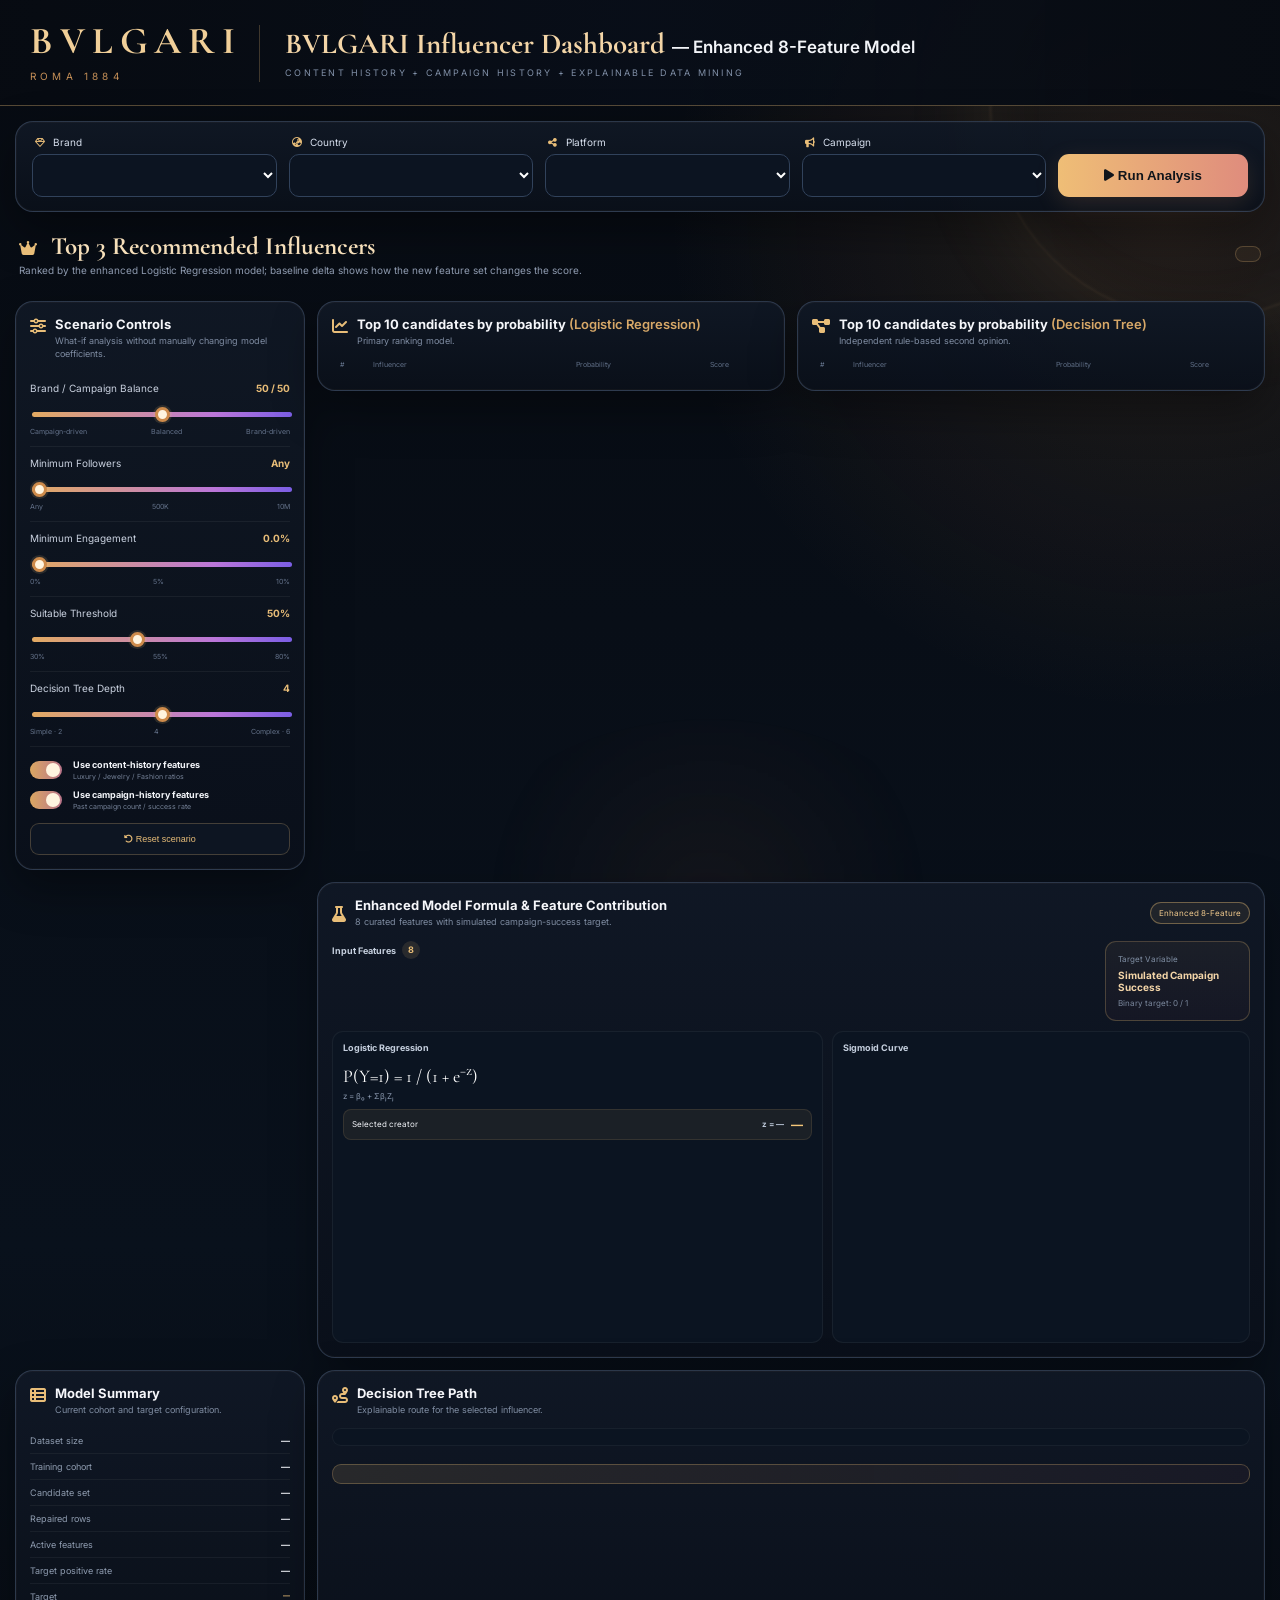
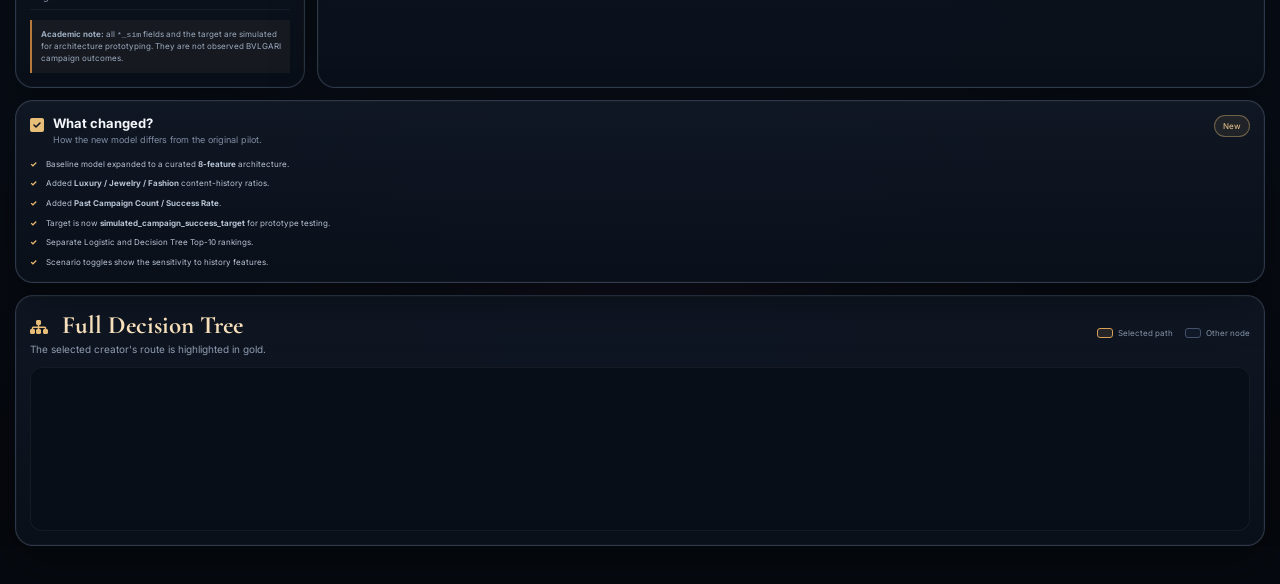
==== static/index.html @ ccaf1596 "12" ====
<!doctype html>
<html lang="en">
<head>
  <meta charset="utf-8" />
  <meta name="viewport" content="width=device-width, initial-scale=1" />
  <title>BVLGARI Influencer Dashboard · Enhanced 8-Feature Model</title>
  <link rel="preconnect" href="https://fonts.googleapis.com">
  <link rel="preconnect" href="https://fonts.gstatic.com" crossorigin>
  <link href="https://fonts.googleapis.com/css2?family=Cormorant+Garamond:wght@600;700&family=Inter:wght@400;500;600;700;800&display=swap" rel="stylesheet">
  <link rel="stylesheet" href="https://cdnjs.cloudflare.com/ajax/libs/font-awesome/6.6.0/css/all.min.css" referrerpolicy="no-referrer" />
  <link rel="stylesheet" href="/static/styles.css" />
</head>
<body>
  <div class="ambient ambient-a"></div><div class="ambient ambient-b"></div>
  <header class="lux-header">
    <div class="brand-stack">
      <div class="brand-word">BVLGARI</div>
      <div class="brand-roma">ROMA 1884</div>
    </div>
    <div class="header-copy">
      <h1>BVLGARI Influencer Dashboard <span>— Enhanced 8-Feature Model</span></h1>
      <p>CONTENT HISTORY + CAMPAIGN HISTORY + EXPLAINABLE DATA MINING</p>
    </div>
    <nav class="lux-nav"><span>PEOPLE</span><span>INSIGHTS</span><span>MODELING</span><span>CAMPAIGNS</span></nav>
  </header>

  <main class="page-shell">
    <section class="filters card gold-edge">
      <div class="field"><label><i class="fa-regular fa-gem"></i> Brand</label><select id="brand"></select></div>
      <div class="field"><label><i class="fa-solid fa-earth-asia"></i> Country</label><select id="country"></select></div>
      <div class="field"><label><i class="fa-solid fa-share-nodes"></i> Platform</label><select id="platform"></select></div>
      <div class="field"><label><i class="fa-solid fa-bullhorn"></i> Campaign</label><select id="campaign"></select></div>
      <button id="runBtn"><i class="fa-solid fa-play"></i> Run Analysis</button>
    </section>

    <section class="section-block">
      <div class="section-heading top3-heading">
        <div><h2><i class="fa-solid fa-crown"></i> Top 3 Recommended Influencers</h2><p>Ranked by the enhanced Logistic Regression model; baseline delta shows how the new feature set changes the score.</p></div>
        <div id="contextLabel" class="context-label"></div>
      </div>
      <div id="top3" class="top3-grid"></div>
    </section>

    <section class="main-dashboard-grid">
      <aside class="card scenario-panel gold-edge">
        <div class="panel-title"><i class="fa-solid fa-sliders"></i><div><h3>Scenario Controls</h3><p>What-if analysis without manually changing model coefficients.</p></div></div>

        <div class="control-group">
          <div class="pair-label"><span>Brand / Campaign Balance</span><b id="brandWeightLabel">50 / 50</b></div>
          <input id="brandWeight" type="range" min="0" max="100" step="5" value="50">
          <div class="range-hint"><span>Campaign-driven</span><span>Balanced</span><span>Brand-driven</span></div>
        </div>
        <div class="control-group">
          <div class="pair-label"><span>Minimum Followers</span><b id="minFollowersLabel">Any</b></div>
          <input id="minFollowers" type="range" min="0" max="7" step="1" value="0">
          <div class="range-hint"><span>Any</span><span>500K</span><span>10M</span></div>
        </div>
        <div class="control-group">
          <div class="pair-label"><span>Minimum Engagement</span><b id="minEngagementLabel">0.0%</b></div>
          <input id="minEngagement" type="range" min="0" max="10" step="0.5" value="0">
          <div class="range-hint"><span>0%</span><span>5%</span><span>10%</span></div>
        </div>
        <div class="control-group">
          <div class="pair-label"><span>Suitable Threshold</span><b id="decisionThresholdLabel">50%</b></div>
          <input id="decisionThreshold" type="range" min="30" max="80" step="5" value="50">
          <div class="range-hint"><span>30%</span><span>55%</span><span>80%</span></div>
        </div>
        <div class="control-group">
          <div class="pair-label"><span>Decision Tree Depth</span><b id="treeDepthLabel">4</b></div>
          <input id="treeDepth" type="range" min="2" max="6" step="1" value="4">
          <div class="range-hint"><span>Simple · 2</span><span>4</span><span>Complex · 6</span></div>
        </div>

        <div class="toggle-stack">
          <label class="switch-row"><input id="useContentHistory" type="checkbox" checked><span class="switch"></span><span><b>Use content-history features</b><small>Luxury / Jewelry / Fashion ratios</small></span></label>
          <label class="switch-row"><input id="useCampaignHistory" type="checkbox" checked><span class="switch"></span><span><b>Use campaign-history features</b><small>Past campaign count / success rate</small></span></label>
        </div>
        <button class="reset-btn" id="resetScenario"><i class="fa-solid fa-rotate-left"></i> Reset scenario</button>
      </aside>

      <section class="card ranking-card gold-edge">
        <div class="panel-title"><i class="fa-solid fa-chart-line"></i><div><h3>Top 10 candidates by probability <em>(Logistic Regression)</em></h3><p>Primary ranking model.</p></div></div>
        <div class="rank-head"><span>#</span><span>Influencer</span><span>Probability</span><span>Score</span></div>
        <div id="rankingLogistic"></div>
      </section>

      <section class="card ranking-card gold-edge">
        <div class="panel-title"><i class="fa-solid fa-diagram-project"></i><div><h3>Top 10 candidates by probability <em>(Decision Tree)</em></h3><p>Independent rule-based second opinion.</p></div></div>
        <div class="rank-head"><span>#</span><span>Influencer</span><span>Probability</span><span>Score</span></div>
        <div id="rankingTree"></div>
      </section>

      <section class="card model-panel gold-edge">
        <div class="panel-title model-head"><i class="fa-solid fa-flask"></i><div><h3>Enhanced Model Formula & Feature Contribution</h3><p id="featureSetSub">8 curated features with simulated campaign-success target.</p></div><span class="new-badge" id="modelBadge">Enhanced 8-Feature</span></div>
        <div class="model-feature-wrap">
          <div><h4>Input Features <span id="featureCountBadge">8</span></h4><div id="featureChips" class="feature-chip-grid"></div></div>
          <div class="target-box"><span>Target Variable</span><b id="targetLabel">Simulated Campaign Success</b><small>Binary target: 0 / 1</small></div>
        </div>
        <div class="formula-sigmoid">
          <div class="formula-box">
            <h4>Logistic Regression</h4>
            <div class="math">P(Y=1) = 1 / (1 + e<sup>−z</sup>)</div>
            <div class="mini-math" id="logitFormula">z = β₀ + ΣβⱼZⱼ</div>
            <div class="formula-total"><span>Selected creator</span><b id="logitTotal">z = —</b><strong id="logitProbability">—</strong></div>
            <div id="contributions" class="contribution-grid"></div>
          </div>
          <div class="sigmoid-box"><h4>Sigmoid Curve</h4><svg id="sigmoidSvg" viewBox="0 0 330 220"></svg><div id="sigmoidCaption" class="sigmoid-caption"></div></div>
        </div>
      </section>
    </section>

    <section class="bottom-grid">
      <section class="card summary-panel gold-edge">
        <div class="panel-title"><i class="fa-solid fa-table-list"></i><div><h3>Model Summary</h3><p>Current cohort and target configuration.</p></div></div>
        <dl class="summary-list">
          <div><dt>Dataset size</dt><dd id="datasetSize">—</dd></div>
          <div><dt>Training cohort</dt><dd id="trainingSize">—</dd></div>
          <div><dt>Candidate set</dt><dd id="sampleSize">—</dd></div>
          <div><dt>Repaired rows</dt><dd id="repairedRows">—</dd></div>
          <div><dt>Active features</dt><dd id="activeFeatureCount">—</dd></div>
          <div><dt>Target positive rate</dt><dd id="targetPositiveRate">—</dd></div>
          <div><dt>Target</dt><dd class="target-name" id="targetColumn">—</dd></div>
        </dl>
        <div class="academic-note"><b>Academic note:</b> all <code>*_sim</code> fields and the target are simulated for architecture prototyping. They are not observed BVLGARI campaign outcomes.</div>
      </section>

      <section class="card path-panel gold-edge">
        <div class="panel-title"><i class="fa-solid fa-route"></i><div><h3>Decision Tree Path</h3><p>Explainable route for the selected influencer.</p></div></div>
        <div id="selectedMini" class="selected-mini"></div>
        <div id="decisionPath" class="decision-path-flow"></div>
        <div id="pathResult" class="path-result"></div>
      </section>

      <section class="card changes-panel gold-edge">
        <div class="panel-title"><i class="fa-solid fa-square-check"></i><div><h3>What changed?</h3><p>How the new model differs from the original pilot.</p></div><span class="new-badge">New</span></div>
        <ul>
          <li>Baseline model expanded to a curated <b>8-feature</b> architecture.</li>
          <li>Added <b>Luxury / Jewelry / Fashion</b> content-history ratios.</li>
          <li>Added <b>Past Campaign Count / Success Rate</b>.</li>
          <li>Target is now <b>simulated_campaign_success_target</b> for prototype testing.</li>
          <li>Separate Logistic and Decision Tree Top-10 rankings.</li>
          <li>Scenario toggles show the sensitivity to history features.</li>
        </ul>
      </section>
    </section>

    <section class="card tree-card gold-edge">
      <div class="section-heading compact">
        <div><h2><i class="fa-solid fa-sitemap"></i> Full Decision Tree</h2><p>The selected creator's route is highlighted in gold.</p></div>
        <div class="legend-inline"><span><i class="legend-box selected"></i>Selected path</span><span><i class="legend-box normal"></i>Other node</span></div>
      </div>
      <div class="tree-fit"><svg id="treeSvg" preserveAspectRatio="xMidYMid meet"></svg></div>
    </section>
  </main>
  <div id="toast" class="toast"></div>
  <script src="/static/app.js"></script>
</body>
</html>
---- static/styles.css ----
:root{
  --bg:#060a10;--bg2:#0b111c;--panel:#0f1724;--panel2:#121d2c;--panel3:#0b121e;
  --line:#27364c;--line2:#36465f;--gold:#e8bd78;--gold2:#b87a3c;--rose:#d97b91;
  --violet:#985fe7;--ink:#f4f6fb;--muted:#8f9bb0;--green:#7fe2ad;--red:#ff9898;
  --shadow:0 18px 45px rgba(0,0,0,.36);--radius:18px;
}
*{box-sizing:border-box}html{background:var(--bg)}body{margin:0;font-family:Inter,system-ui,-apple-system,BlinkMacSystemFont,"Segoe UI",sans-serif;color:var(--ink);background:radial-gradient(circle at 91% 10%,rgba(184,122,60,.16),transparent 22%),radial-gradient(circle at 50% 90%,rgba(109,70,154,.08),transparent 26%),linear-gradient(180deg,#070b12 0%,#09111c 58%,#05080d 100%);min-height:100vh}.ambient{position:fixed;pointer-events:none;z-index:0;filter:blur(1px)}.ambient-a{right:-130px;top:-100px;width:420px;height:420px;border:1px solid rgba(232,189,120,.18);border-radius:50%;box-shadow:0 0 100px rgba(232,189,120,.08),inset 0 0 65px rgba(232,189,120,.05)}.ambient-b{left:35%;bottom:-180px;width:520px;height:360px;border-radius:50%;background:radial-gradient(circle,rgba(160,94,60,.08),transparent 70%)}
.lux-header{position:relative;z-index:1;min-height:106px;padding:18px 30px 16px;display:grid;grid-template-columns:230px 1fr auto;gap:25px;align-items:center;border-bottom:1px solid rgba(232,189,120,.35);background:linear-gradient(90deg,rgba(7,11,18,.98),rgba(9,15,25,.92),rgba(8,12,19,.98))}.brand-stack{border-right:1px solid rgba(232,189,120,.25);padding-right:25px}.brand-word{font-family:"Cormorant Garamond",serif;font-size:38px;letter-spacing:.18em;color:#f1cf98;line-height:.85;font-weight:700}.brand-roma{font-size:10px;letter-spacing:.42em;margin-top:12px;color:#c58f57}.header-copy h1{font-family:"Cormorant Garamond",serif;font-size:29px;margin:0;color:#f3d5a7;line-height:1.05}.header-copy h1 span{font-family:Inter,sans-serif;font-size:17px;color:#f2f4f8;font-weight:600}.header-copy p{font-size:9px;letter-spacing:.25em;color:#8190a8;margin:8px 0 0}.lux-nav{display:flex;gap:22px;font-size:9px;letter-spacing:.22em;color:#a1acbd;white-space:nowrap}.lux-nav span+span{position:relative}.lux-nav span+span:before{content:"";position:absolute;left:-12px;top:-3px;width:1px;height:16px;background:rgba(232,189,120,.3)}
.page-shell{position:relative;z-index:1;width:min(1880px,calc(100vw - 30px));margin:15px auto 38px}.card{background:linear-gradient(180deg,rgba(16,24,37,.96),rgba(10,16,26,.96));border:1px solid rgba(76,93,119,.52);border-radius:var(--radius);box-shadow:var(--shadow)}.gold-edge{box-shadow:var(--shadow),inset 0 0 0 1px rgba(232,189,120,.03)}.gold-edge:hover{border-color:rgba(232,189,120,.38)}
.filters{display:grid;grid-template-columns:repeat(4,minmax(150px,1fr)) 190px;gap:12px;align-items:end;padding:14px 16px;margin-bottom:15px}.field label{display:block;font-size:10px;color:#d7dfed;margin:0 0 6px 3px}.field label i{color:var(--gold);width:15px}.field select{width:100%;height:43px;padding:0 12px;border-radius:10px;border:1px solid #31425b;background:#0c1421;color:#fff;font-weight:600;outline:none}.filters button,#runBtn{height:43px;border:0;border-radius:11px;background:linear-gradient(90deg,#efbe76,#df8c7d);color:#11151b;font-weight:800;cursor:pointer;box-shadow:0 7px 25px rgba(231,166,112,.14)}#runBtn:hover{filter:brightness(1.07)}
.section-block{margin:12px 0}.section-heading{display:flex;align-items:center;justify-content:space-between;gap:16px;padding:4px 4px 10px}.section-heading h2{font-family:"Cormorant Garamond",serif;font-size:25px;margin:0;color:#f6dfba}.section-heading h2 i{color:var(--gold);font-size:16px;margin-right:8px}.section-heading p{margin:3px 0 0;font-size:10px;color:var(--muted)}.context-label{padding:7px 12px;border:1px solid rgba(232,189,120,.24);border-radius:999px;font-size:10px;color:#e4c394;background:rgba(232,189,120,.06)}.compact{padding:0 0 12px}
.top3-grid{display:grid;grid-template-columns:repeat(3,1fr);gap:12px}.top-card{position:relative;min-height:174px;padding:15px 16px;border-radius:17px;background:linear-gradient(155deg,#111a29 0%,#0d1522 70%,rgba(98,61,38,.18));border:1px solid rgba(60,77,103,.7);overflow:hidden}.top-card:before{content:"";position:absolute;inset:0;background:linear-gradient(90deg,transparent 0%,rgba(232,189,120,.03) 70%,rgba(232,189,120,.08));pointer-events:none}.top-card.selected{border-color:rgba(232,189,120,.7);box-shadow:0 0 0 1px rgba(232,189,120,.14),0 14px 32px rgba(0,0,0,.34)}.top-rank{position:absolute;left:0;top:0;padding:7px 13px;border-radius:16px 0 14px 0;background:linear-gradient(135deg,#8d5d35,#c68755);font-weight:800;font-size:11px}.top-main{display:grid;grid-template-columns:62px 1fr auto;gap:12px;align-items:center;margin-top:11px}.avatar{width:58px;height:58px;border-radius:50%;display:grid;place-items:center;background:radial-gradient(circle at 30% 30%,#da8c87,#7050a1 55%,#19263a);border:2px solid rgba(232,189,120,.52);font-family:"Cormorant Garamond",serif;font-size:22px;font-weight:700;color:white;box-shadow:0 0 0 5px rgba(232,189,120,.035)}.creator-handle{font-size:13px;font-weight:800;color:#fff}.creator-name{font-size:10px;color:#a8b4c8;margin-top:3px}.creator-tags{display:flex;gap:5px;flex-wrap:wrap;margin-top:7px}.pill{font-size:8px;color:#b8c5da;padding:3px 6px;background:#101b2d;border:1px solid #263753;border-radius:999px}.prob{text-align:right}.prob small{display:block;font-size:8px;color:#8391a8}.prob strong{display:block;font-size:27px;line-height:1.05;color:#f6c77b}.delta{font-size:9px;margin-top:4px}.delta.pos{color:var(--green)}.delta.neg{color:var(--red)}.top-metrics{display:grid;grid-template-columns:repeat(3,1fr);gap:7px;margin-top:13px}.metric{padding:8px 9px;border-radius:10px;background:#0b1422;border:1px solid rgba(255,255,255,.05);text-align:center}.metric b{display:block;font-size:13px;color:#f4f6fb}.metric span{display:block;margin-top:2px;font-size:8px;color:#7f8da4}
.main-dashboard-grid{display:grid;grid-template-columns:320px 1fr 1fr 1.25fr;gap:12px;align-items:start;margin-top:15px}.scenario-panel,.ranking-card,.model-panel,.summary-panel,.path-panel,.changes-panel,.tree-card{padding:14px}.panel-title{display:flex;align-items:flex-start;gap:9px;margin-bottom:12px}.panel-title>i{color:var(--gold);margin-top:2px}.panel-title h3{font-size:13px;margin:0;color:#f5f6fa}.panel-title h3 em{font-style:normal;color:#d7a868;font-weight:600}.panel-title p{font-size:9px;color:#7f8ca2;margin:3px 0 0;line-height:1.4}.model-head{align-items:center}.new-badge{margin-left:auto;font-size:8px;padding:5px 8px;border:1px solid rgba(232,189,120,.4);border-radius:999px;color:#f0c98d;background:rgba(232,189,120,.08);white-space:nowrap}
.control-group{padding:10px 0;border-bottom:1px solid rgba(255,255,255,.055)}.pair-label{display:flex;justify-content:space-between;gap:12px;font-size:10px;color:#c9d1df;margin-bottom:7px}.pair-label b{color:var(--gold)}input[type="range"]{width:100%;height:5px;appearance:none;border-radius:999px;background:linear-gradient(90deg,#e2aa62,#bb76d9 70%,#7b5ee5);outline:none}input[type="range"]::-webkit-slider-thumb{appearance:none;width:15px;height:15px;border-radius:50%;background:#fff4df;border:3px solid #ce8b4b;box-shadow:0 0 0 2px rgba(232,189,120,.14);cursor:pointer}.range-hint{display:flex;justify-content:space-between;font-size:7px;color:#64728a;margin-top:6px}.toggle-stack{display:grid;gap:8px;padding-top:12px}.switch-row{display:grid;grid-template-columns:34px 1fr;gap:9px;align-items:center;cursor:pointer}.switch-row input{display:none}.switch{position:relative;width:32px;height:18px;border-radius:999px;background:#313d4f;transition:.2s}.switch:after{content:"";position:absolute;width:14px;height:14px;left:2px;top:2px;border-radius:50%;background:#dfe7f4;transition:.2s}.switch-row input:checked+.switch{background:linear-gradient(90deg,#dba762,#b9758b)}.switch-row input:checked+.switch:after{transform:translateX(14px);background:#fff4df}.switch-row b{display:block;font-size:9px}.switch-row small{display:block;color:#748198;font-size:7px;margin-top:2px}.reset-btn{margin-top:12px;width:100%;height:32px;border-radius:9px;border:1px solid rgba(232,189,120,.25);background:#0d1522;color:#e8bd78;font-size:9px;cursor:pointer}
.rank-head,.rank-row{display:grid;grid-template-columns:26px minmax(120px,1fr) minmax(85px,.65fr) 52px;gap:7px;align-items:center}.rank-head{font-size:7px;color:#617088;padding:0 8px 7px}.rank-row{min-height:42px;padding:6px 8px;border-radius:10px;background:#0b1421;border:1px solid rgba(255,255,255,.045);margin-bottom:6px;cursor:pointer;transition:.15s}.rank-row:hover,.rank-row.active{border-color:rgba(232,189,120,.4);background:#101b2b}.rank-num{font-size:10px;font-weight:800;color:#f0c88e}.rank-person{display:flex;align-items:center;gap:7px;min-width:0}.mini-avatar{width:27px;height:27px;border-radius:50%;display:grid;place-items:center;background:linear-gradient(135deg,#c77e78,#5f54a0);font-size:10px;font-weight:800;border:1px solid rgba(232,189,120,.34);flex:0 0 27px}.rank-person b{display:block;font-size:9px;overflow:hidden;text-overflow:ellipsis;white-space:nowrap}.rank-person small{display:block;font-size:7px;color:#748198;margin-top:2px;overflow:hidden;text-overflow:ellipsis;white-space:nowrap}.probbar{height:7px;border-radius:999px;background:#070c13;border:1px solid #1d2b3f;overflow:hidden}.probbar i{display:block;height:100%;background:linear-gradient(90deg,#e2aa62,#c16ca7,#8161e5);border-radius:999px}.rank-pct{font-size:10px;text-align:right;color:#f5c97e;font-weight:800}
.model-feature-wrap{display:grid;grid-template-columns:1fr 145px;gap:10px;margin-bottom:10px}.model-feature-wrap h4,.formula-box h4,.sigmoid-box h4{font-size:9px;color:#c6d0df;margin:0 0 8px}.model-feature-wrap h4 span{display:inline-grid;place-items:center;width:18px;height:18px;border-radius:50%;background:rgba(232,189,120,.12);color:var(--gold);margin-left:4px}.feature-chip-grid{display:grid;grid-template-columns:repeat(2,minmax(0,1fr));gap:6px}.feature-chip{padding:7px 8px;border:1px solid rgba(255,255,255,.065);border-radius:9px;background:#0c1522;min-height:47px}.feature-chip b{display:block;font-size:8px;color:#e8edf6;line-height:1.15}.feature-chip span{display:block;font-size:7px;color:#728096;margin-top:4px;line-height:1.2}.feature-chip i{color:#d7a561;margin-right:4px}.target-box{padding:12px;border-radius:11px;border:1px solid rgba(232,189,120,.25);background:linear-gradient(180deg,rgba(232,189,120,.06),rgba(159,80,96,.05));display:flex;flex-direction:column;justify-content:center}.target-box span{font-size:8px;color:#8190a6}.target-box b{font-size:10px;color:#f3d5a8;margin:5px 0;word-break:break-word}.target-box small{font-size:8px;color:#7c899f}.formula-sigmoid{display:grid;grid-template-columns:1.08fr .92fr;gap:9px}.formula-box,.sigmoid-box{padding:10px;border-radius:11px;background:#0b1421;border:1px solid rgba(255,255,255,.055)}.math{font-family:"Cormorant Garamond",serif;font-size:18px;color:white}.mini-math{font-size:8px;color:#8997ad;margin-top:4px}.formula-total{display:grid;grid-template-columns:1fr auto auto;gap:7px;align-items:center;padding:7px 8px;margin-top:8px;border-radius:8px;background:rgba(232,189,120,.07);border:1px solid rgba(232,189,120,.12);font-size:8px}.formula-total b{color:#bcc7d8}.formula-total strong{color:#f5c77a;font-size:12px}.contribution-grid{display:grid;gap:4px;margin-top:7px;max-height:154px;overflow:auto;padding-right:2px}.contrib{display:grid;grid-template-columns:1fr 64px;gap:7px;align-items:center;padding:5px 6px;border-radius:7px;background:#0e1928;font-size:7px}.contrib span{color:#bac5d6}.contrib b{text-align:right;color:white}.sigmoid-box svg{width:100%;height:auto}.sigmoid-caption{font-size:8px;color:#8795a9;text-align:center;margin-top:3px}
.bottom-grid{display:grid;grid-template-columns:320px 1.55fr .85fr;gap:12px;margin-top:12px}.summary-list{margin:0}.summary-list>div{display:flex;justify-content:space-between;gap:10px;padding:7px 0;border-bottom:1px solid rgba(255,255,255,.05)}.summary-list dt{font-size:9px;color:#8f9cb0}.summary-list dd{margin:0;font-size:9px;color:#f2f5fa;font-weight:700;text-align:right}.summary-list .target-name{font-size:7px;color:#e8bd78;max-width:145px;word-break:break-word}.academic-note{margin-top:10px;padding:9px;border-left:2px solid var(--gold2);background:rgba(232,189,120,.055);font-size:8px;line-height:1.45;color:#9dabc0}.selected-mini{display:flex;align-items:center;gap:10px;padding:8px;border-radius:10px;background:#0b1421;border:1px solid rgba(255,255,255,.05);margin-bottom:9px}.selected-mini .avatar{width:39px;height:39px;font-size:15px;flex:0 0 39px}.selected-mini b{font-size:10px}.selected-mini small{display:block;font-size:8px;color:#7d8aa1;margin-top:3px}.selected-mini .mini-prob{margin-left:auto;text-align:right}.selected-mini .mini-prob strong{display:block;color:#f5c77a;font-size:17px}.decision-path-flow{display:flex;gap:6px;flex-wrap:wrap;align-items:center}.path-step{display:flex;align-items:center;gap:5px}.path-node{padding:7px 8px;border-radius:8px;background:#0b1421;border:1px solid rgba(232,189,120,.23);font-size:8px;color:#cbd5e4}.path-node b{display:block;color:#f4e2c6;margin-bottom:2px}.path-arrow{color:#c69153;font-size:9px}.path-result{margin-top:9px;padding:9px 10px;border-radius:9px;background:linear-gradient(90deg,rgba(232,189,120,.12),rgba(153,78,92,.08));border:1px solid rgba(232,189,120,.28);font-size:9px;color:#e8edf6}.changes-panel ul{list-style:none;padding:0;margin:0;display:grid;gap:8px}.changes-panel li{font-size:8px;color:#b8c3d4;line-height:1.45;padding-left:16px;position:relative}.changes-panel li:before{content:"✓";position:absolute;left:0;color:#f2bd71;font-weight:800}
.tree-card{margin-top:12px}.legend-inline{display:flex;gap:12px;font-size:8px;color:#8593a8}.legend-inline span{display:flex;align-items:center;gap:5px}.legend-box{width:16px;height:10px;border-radius:3px;border:1px solid #43516a;background:#101928}.legend-box.selected{border-color:#d89f58;background:rgba(216,159,88,.12)}.tree-fit{border-radius:12px;background:#080e17;border:1px solid rgba(255,255,255,.05);padding:6px;overflow:auto}.tree-fit svg{display:block;width:100%;min-width:840px;height:auto}.toast{position:fixed;right:18px;bottom:18px;z-index:99;opacity:0;transform:translateY(10px);pointer-events:none;padding:10px 13px;border-radius:9px;background:#172131;border:1px solid #36465d;color:#fff;font-size:10px;transition:.2s;box-shadow:var(--shadow)}.toast.show{opacity:1;transform:none}.toast.error{border-color:#78404a;color:#ffd7db}.loading{opacity:.55;pointer-events:none}
@media(max-width:1450px){.main-dashboard-grid{grid-template-columns:290px 1fr 1fr}.model-panel{grid-column:2/4}.bottom-grid{grid-template-columns:290px 1fr}.changes-panel{grid-column:1/3}.lux-nav{display:none}}
@media(max-width:1050px){.lux-header{grid-template-columns:180px 1fr}.filters{grid-template-columns:repeat(2,1fr)}#runBtn{grid-column:1/3}.top3-grid{grid-template-columns:1fr}.main-dashboard-grid{grid-template-columns:1fr 1fr}.scenario-panel{grid-row:span 2}.model-panel{grid-column:1/3}.bottom-grid{grid-template-columns:1fr}.changes-panel{grid-column:auto}.header-copy h1{font-size:23px}.header-copy h1 span{display:block;margin-top:4px}}
@media(max-width:720px){.page-shell{width:calc(100vw - 16px)}.lux-header{padding:14px;grid-template-columns:1fr}.brand-stack{border-right:0;border-bottom:1px solid rgba(232,189,120,.2);padding-bottom:10px}.filters{grid-template-columns:1fr}.filters #runBtn{grid-column:auto}.main-dashboard-grid{grid-template-columns:1fr}.model-panel{grid-column:auto}.bottom-grid{grid-template-columns:1fr}.model-feature-wrap,.formula-sigmoid{grid-template-columns:1fr}.feature-chip-grid{grid-template-columns:1fr 1fr}.rank-head,.rank-row{grid-template-columns:24px 1fr 68px}.rank-head span:nth-child(3),.rank-row .probbar{display:none}.section-heading{align-items:flex-start;flex-direction:column}.context-label{display:none}}
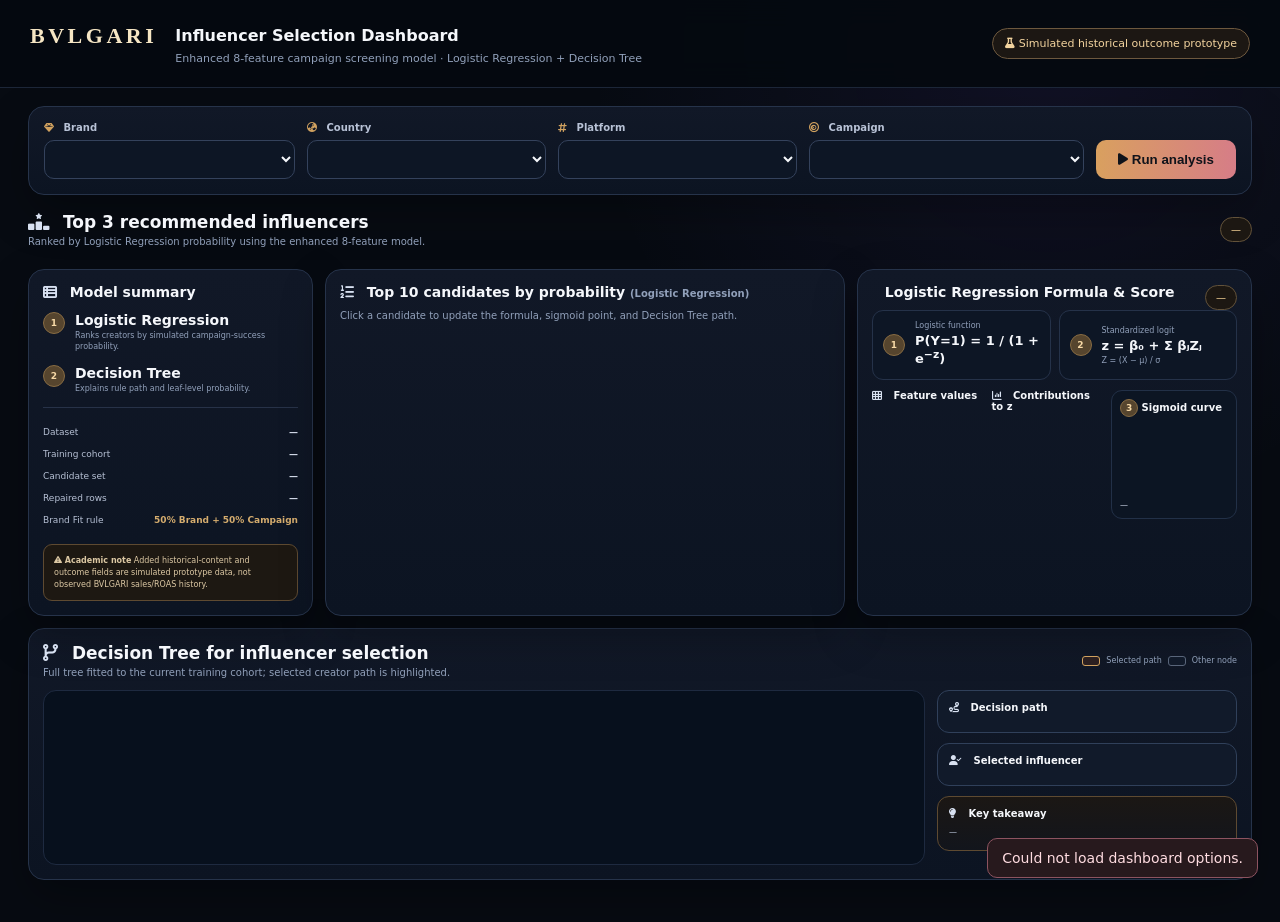
==== commit 5f3647f3: "TEST7 TEST7" ====
--- a/static/index.html
+++ b/static/index.html
@@ -2,157 +2,122 @@
 <html lang="en">
 <head>
   <meta charset="utf-8" />
-  <meta name="viewport" content="width=device-width, initial-scale=1" />
-  <title>BVLGARI Influencer Dashboard · Enhanced 8-Feature Model</title>
-  <link rel="preconnect" href="https://fonts.googleapis.com">
-  <link rel="preconnect" href="https://fonts.gstatic.com" crossorigin>
-  <link href="https://fonts.googleapis.com/css2?family=Cormorant+Garamond:wght@600;700&family=Inter:wght@400;500;600;700;800&display=swap" rel="stylesheet">
-  <link rel="stylesheet" href="https://cdnjs.cloudflare.com/ajax/libs/font-awesome/6.6.0/css/all.min.css" referrerpolicy="no-referrer" />
-  <link rel="stylesheet" href="/static/styles.css" />
+  <meta name="viewport" content="width=device-width,initial-scale=1" />
+  <meta name="theme-color" content="#070b12" />
+  <title>BVLGARI Influencer Selection Dashboard</title>
+  <link rel="preconnect" href="https://cdnjs.cloudflare.com" crossorigin>
+  <link rel="stylesheet" href="https://cdnjs.cloudflare.com/ajax/libs/font-awesome/6.6.0/css/all.min.css" />
+  <link rel="stylesheet" href="/static/style.css?v=8feature" />
 </head>
 <body>
-  <div class="ambient ambient-a"></div><div class="ambient ambient-b"></div>
-  <header class="lux-header">
-    <div class="brand-stack">
-      <div class="brand-word">BVLGARI</div>
-      <div class="brand-roma">ROMA 1884</div>
+  <header class="brand-header">
+    <div>
+      <div class="brand-mark">BVLGARI</div>
+      <h1>Influencer Selection Dashboard</h1>
+      <p>Enhanced 8-feature campaign screening model · Logistic Regression + Decision Tree</p>
     </div>
-    <div class="header-copy">
-      <h1>BVLGARI Influencer Dashboard <span>— Enhanced 8-Feature Model</span></h1>
-      <p>CONTENT HISTORY + CAMPAIGN HISTORY + EXPLAINABLE DATA MINING</p>
-    </div>
-    <nav class="lux-nav"><span>PEOPLE</span><span>INSIGHTS</span><span>MODELING</span><span>CAMPAIGNS</span></nav>
+    <div class="model-badge"><i class="fa-solid fa-flask"></i> Simulated historical outcome prototype</div>
   </header>
 
-  <main class="page-shell">
-    <section class="filters card gold-edge">
-      <div class="field"><label><i class="fa-regular fa-gem"></i> Brand</label><select id="brand"></select></div>
-      <div class="field"><label><i class="fa-solid fa-earth-asia"></i> Country</label><select id="country"></select></div>
-      <div class="field"><label><i class="fa-solid fa-share-nodes"></i> Platform</label><select id="platform"></select></div>
-      <div class="field"><label><i class="fa-solid fa-bullhorn"></i> Campaign</label><select id="campaign"></select></div>
-      <button id="runBtn"><i class="fa-solid fa-play"></i> Run Analysis</button>
+  <main class="shell">
+    <section class="panel control-panel">
+      <div class="controls">
+        <label><span><i class="fa-solid fa-gem"></i> Brand</span><select id="brand"></select></label>
+        <label><span><i class="fa-solid fa-earth-asia"></i> Country</span><select id="country"></select></label>
+        <label><span><i class="fa-solid fa-hashtag"></i> Platform</span><select id="platform"></select></label>
+        <label><span><i class="fa-solid fa-bullseye"></i> Campaign</span><select id="campaign"></select></label>
+        <button id="runBtn" type="button"><i class="fa-solid fa-play"></i> Run analysis</button>
+      </div>
     </section>
 
-    <section class="section-block">
-      <div class="section-heading top3-heading">
-        <div><h2><i class="fa-solid fa-crown"></i> Top 3 Recommended Influencers</h2><p>Ranked by the enhanced Logistic Regression model; baseline delta shows how the new feature set changes the score.</p></div>
-        <div id="contextLabel" class="context-label"></div>
+    <section class="section-head">
+      <div>
+        <h2><i class="fa-solid fa-ranking-star"></i> Top 3 recommended influencers</h2>
+        <p>Ranked by Logistic Regression probability using the enhanced 8-feature model.</p>
       </div>
-      <div id="top3" class="top3-grid"></div>
+      <div id="contextLabel" class="context-chip">—</div>
     </section>
+    <section id="top3" class="top3-grid"></section>
 
-    <section class="main-dashboard-grid">
-      <aside class="card scenario-panel gold-edge">
-        <div class="panel-title"><i class="fa-solid fa-sliders"></i><div><h3>Scenario Controls</h3><p>What-if analysis without manually changing model coefficients.</p></div></div>
-
-        <div class="control-group">
-          <div class="pair-label"><span>Brand / Campaign Balance</span><b id="brandWeightLabel">50 / 50</b></div>
-          <input id="brandWeight" type="range" min="0" max="100" step="5" value="50">
-          <div class="range-hint"><span>Campaign-driven</span><span>Balanced</span><span>Brand-driven</span></div>
+    <section class="dashboard-grid">
+      <aside class="panel model-summary">
+        <h3><i class="fa-solid fa-table-list"></i> Model summary</h3>
+        <div class="model-line"><span class="num-dot">1</span><div><b>Logistic Regression</b><small>Ranks creators by simulated campaign-success probability.</small></div></div>
+        <div class="model-line"><span class="num-dot">2</span><div><b>Decision Tree</b><small>Explains rule path and leaf-level probability.</small></div></div>
+        <div class="divider"></div>
+        <div class="summary-stat"><span>Dataset</span><b id="datasetSize">—</b></div>
+        <div class="summary-stat"><span>Training cohort</span><b id="trainingSize">—</b></div>
+        <div class="summary-stat"><span>Candidate set</span><b id="sampleSize">—</b></div>
+        <div class="summary-stat"><span>Repaired rows</span><b id="repairedRows">—</b></div>
+        <div class="summary-stat"><span>Brand Fit rule</span><b id="fitMethod">50% Brand + 50% Campaign</b></div>
+        <div class="note warning">
+          <b><i class="fa-solid fa-triangle-exclamation"></i> Academic note</b>
+          Added historical-content and outcome fields are simulated prototype data, not observed BVLGARI sales/ROAS history.
         </div>
-        <div class="control-group">
-          <div class="pair-label"><span>Minimum Followers</span><b id="minFollowersLabel">Any</b></div>
-          <input id="minFollowers" type="range" min="0" max="7" step="1" value="0">
-          <div class="range-hint"><span>Any</span><span>500K</span><span>10M</span></div>
-        </div>
-        <div class="control-group">
-          <div class="pair-label"><span>Minimum Engagement</span><b id="minEngagementLabel">0.0%</b></div>
-          <input id="minEngagement" type="range" min="0" max="10" step="0.5" value="0">
-          <div class="range-hint"><span>0%</span><span>5%</span><span>10%</span></div>
-        </div>
-        <div class="control-group">
-          <div class="pair-label"><span>Suitable Threshold</span><b id="decisionThresholdLabel">50%</b></div>
-          <input id="decisionThreshold" type="range" min="30" max="80" step="5" value="50">
-          <div class="range-hint"><span>30%</span><span>55%</span><span>80%</span></div>
-        </div>
-        <div class="control-group">
-          <div class="pair-label"><span>Decision Tree Depth</span><b id="treeDepthLabel">4</b></div>
-          <input id="treeDepth" type="range" min="2" max="6" step="1" value="4">
-          <div class="range-hint"><span>Simple · 2</span><span>4</span><span>Complex · 6</span></div>
-        </div>
-
-        <div class="toggle-stack">
-          <label class="switch-row"><input id="useContentHistory" type="checkbox" checked><span class="switch"></span><span><b>Use content-history features</b><small>Luxury / Jewelry / Fashion ratios</small></span></label>
-          <label class="switch-row"><input id="useCampaignHistory" type="checkbox" checked><span class="switch"></span><span><b>Use campaign-history features</b><small>Past campaign count / success rate</small></span></label>
-        </div>
-        <button class="reset-btn" id="resetScenario"><i class="fa-solid fa-rotate-left"></i> Reset scenario</button>
       </aside>
 
-      <section class="card ranking-card gold-edge">
-        <div class="panel-title"><i class="fa-solid fa-chart-line"></i><div><h3>Top 10 candidates by probability <em>(Logistic Regression)</em></h3><p>Primary ranking model.</p></div></div>
-        <div class="rank-head"><span>#</span><span>Influencer</span><span>Probability</span><span>Score</span></div>
-        <div id="rankingLogistic"></div>
+      <section class="panel ranking-card">
+        <h3><i class="fa-solid fa-list-ol"></i> Top 10 candidates by probability <span>(Logistic Regression)</span></h3>
+        <p class="panel-sub">Click a candidate to update the formula, sigmoid point, and Decision Tree path.</p>
+        <div id="ranking" class="ranking-list"></div>
       </section>
 
-      <section class="card ranking-card gold-edge">
-        <div class="panel-title"><i class="fa-solid fa-diagram-project"></i><div><h3>Top 10 candidates by probability <em>(Decision Tree)</em></h3><p>Independent rule-based second opinion.</p></div></div>
-        <div class="rank-head"><span>#</span><span>Influencer</span><span>Probability</span><span>Score</span></div>
-        <div id="rankingTree"></div>
-      </section>
-
-      <section class="card model-panel gold-edge">
-        <div class="panel-title model-head"><i class="fa-solid fa-flask"></i><div><h3>Enhanced Model Formula & Feature Contribution</h3><p id="featureSetSub">8 curated features with simulated campaign-success target.</p></div><span class="new-badge" id="modelBadge">Enhanced 8-Feature</span></div>
-        <div class="model-feature-wrap">
-          <div><h4>Input Features <span id="featureCountBadge">8</span></h4><div id="featureChips" class="feature-chip-grid"></div></div>
-          <div class="target-box"><span>Target Variable</span><b id="targetLabel">Simulated Campaign Success</b><small>Binary target: 0 / 1</small></div>
+      <section class="panel formula-card">
+        <div class="panel-title-row">
+          <h3><i class="fa-solid fa-function"></i> Logistic Regression Formula & Score</h3>
+          <span id="formulaSelected" class="selected-chip">—</span>
         </div>
-        <div class="formula-sigmoid">
-          <div class="formula-box">
-            <h4>Logistic Regression</h4>
-            <div class="math">P(Y=1) = 1 / (1 + e<sup>−z</sup>)</div>
-            <div class="mini-math" id="logitFormula">z = β₀ + ΣβⱼZⱼ</div>
-            <div class="formula-total"><span>Selected creator</span><b id="logitTotal">z = —</b><strong id="logitProbability">—</strong></div>
-            <div id="contributions" class="contribution-grid"></div>
+        <div class="formula-top">
+          <div class="formula-box"><span class="step-dot">1</span><div><small>Logistic function</small><strong>P(Y=1) = 1 / (1 + e<sup>−z</sup>)</strong></div></div>
+          <div class="formula-box"><span class="step-dot">2</span><div><small>Standardized logit</small><strong>z = β₀ + Σ βⱼZⱼ</strong><small>Z = (X − μ) / σ</small></div></div>
+        </div>
+        <div class="formula-body">
+          <div>
+            <h4><i class="fa-solid fa-table-cells"></i> Feature values</h4>
+            <div id="featureValues" class="mini-list"></div>
           </div>
-          <div class="sigmoid-box"><h4>Sigmoid Curve</h4><svg id="sigmoidSvg" viewBox="0 0 330 220"></svg><div id="sigmoidCaption" class="sigmoid-caption"></div></div>
+          <div>
+            <h4><i class="fa-solid fa-chart-column"></i> Contributions to z</h4>
+            <div id="contributions" class="mini-list"></div>
+          </div>
+          <div class="sigmoid-wrap">
+            <h4><span class="step-dot small">3</span> Sigmoid curve</h4>
+            <svg id="sigmoidSvg" viewBox="0 0 300 205" role="img" aria-label="Sigmoid curve"></svg>
+            <div id="sigmoidCaption" class="caption">—</div>
+          </div>
         </div>
       </section>
     </section>
 
-    <section class="bottom-grid">
-      <section class="card summary-panel gold-edge">
-        <div class="panel-title"><i class="fa-solid fa-table-list"></i><div><h3>Model Summary</h3><p>Current cohort and target configuration.</p></div></div>
-        <dl class="summary-list">
-          <div><dt>Dataset size</dt><dd id="datasetSize">—</dd></div>
-          <div><dt>Training cohort</dt><dd id="trainingSize">—</dd></div>
-          <div><dt>Candidate set</dt><dd id="sampleSize">—</dd></div>
-          <div><dt>Repaired rows</dt><dd id="repairedRows">—</dd></div>
-          <div><dt>Active features</dt><dd id="activeFeatureCount">—</dd></div>
-          <div><dt>Target positive rate</dt><dd id="targetPositiveRate">—</dd></div>
-          <div><dt>Target</dt><dd class="target-name" id="targetColumn">—</dd></div>
-        </dl>
-        <div class="academic-note"><b>Academic note:</b> all <code>*_sim</code> fields and the target are simulated for architecture prototyping. They are not observed BVLGARI campaign outcomes.</div>
-      </section>
-
-      <section class="card path-panel gold-edge">
-        <div class="panel-title"><i class="fa-solid fa-route"></i><div><h3>Decision Tree Path</h3><p>Explainable route for the selected influencer.</p></div></div>
-        <div id="selectedMini" class="selected-mini"></div>
-        <div id="decisionPath" class="decision-path-flow"></div>
-        <div id="pathResult" class="path-result"></div>
-      </section>
-
-      <section class="card changes-panel gold-edge">
-        <div class="panel-title"><i class="fa-solid fa-square-check"></i><div><h3>What changed?</h3><p>How the new model differs from the original pilot.</p></div><span class="new-badge">New</span></div>
-        <ul>
-          <li>Baseline model expanded to a curated <b>8-feature</b> architecture.</li>
-          <li>Added <b>Luxury / Jewelry / Fashion</b> content-history ratios.</li>
-          <li>Added <b>Past Campaign Count / Success Rate</b>.</li>
-          <li>Target is now <b>simulated_campaign_success_target</b> for prototype testing.</li>
-          <li>Separate Logistic and Decision Tree Top-10 rankings.</li>
-          <li>Scenario toggles show the sensitivity to history features.</li>
-        </ul>
-      </section>
-    </section>
-
-    <section class="card tree-card gold-edge">
-      <div class="section-heading compact">
-        <div><h2><i class="fa-solid fa-sitemap"></i> Full Decision Tree</h2><p>The selected creator's route is highlighted in gold.</p></div>
-        <div class="legend-inline"><span><i class="legend-box selected"></i>Selected path</span><span><i class="legend-box normal"></i>Other node</span></div>
+    <section class="panel tree-panel">
+      <div class="section-head compact">
+        <div>
+          <h2><i class="fa-solid fa-code-branch"></i> Decision Tree for influencer selection</h2>
+          <p>Full tree fitted to the current training cohort; selected creator path is highlighted.</p>
+        </div>
+        <div class="legend"><span class="swatch selected"></span> Selected path <span class="swatch"></span> Other node</div>
       </div>
-      <div class="tree-fit"><svg id="treeSvg" preserveAspectRatio="xMidYMid meet"></svg></div>
+      <div class="tree-layout">
+        <div class="tree-canvas"><svg id="treeSvg" role="img" aria-label="Decision Tree"></svg></div>
+        <aside class="tree-side">
+          <div class="side-card">
+            <h4><i class="fa-solid fa-route"></i> Decision path</h4>
+            <div id="decisionPath"></div>
+          </div>
+          <div class="side-card">
+            <h4><i class="fa-solid fa-user-check"></i> Selected influencer</h4>
+            <div id="selectedInfo"></div>
+          </div>
+          <div class="side-card takeaway-card">
+            <h4><i class="fa-solid fa-lightbulb"></i> Key takeaway</h4>
+            <div id="takeaway">—</div>
+          </div>
+        </aside>
+      </div>
     </section>
   </main>
-  <div id="toast" class="toast"></div>
-  <script src="/static/app.js"></script>
+
+  <div id="toast" class="toast" role="status" aria-live="polite"></div>
+  <script src="/static/app.js?v=8feature"></script>
 </body>
 </html>
--- a/static/style.css
+++ b/static/style.css
@@ -0,0 +1,8 @@
+:root{
+  --bg:#070b12;--panel:#0f1726;--panel2:#111b2c;--line:#26334a;--text:#f5f7fb;--muted:#91a0ba;
+  --gold:#d0a15f;--gold2:#f1c678;--rose:#c86f7a;--purple:#7d5cff;--blue:#67a9ff;--green:#66d4a2;
+  --shadow:0 18px 45px rgba(0,0,0,.28)
+}
+*{box-sizing:border-box}html{background:var(--bg)}body{margin:0;background:radial-gradient(circle at 82% 6%,rgba(125,92,255,.08),transparent 34%),var(--bg);color:var(--text);font-family:Inter,ui-sans-serif,system-ui,-apple-system,"Segoe UI",Roboto,Arial,sans-serif;font-size:14px}.brand-header{min-height:88px;display:flex;align-items:center;justify-content:space-between;gap:22px;padding:18px 30px;border-bottom:1px solid #1c2638;background:rgba(5,9,16,.92);position:sticky;top:0;z-index:20;backdrop-filter:blur(14px)}.brand-header>div:first-child{display:grid;grid-template-columns:auto auto;column-gap:18px;align-items:center}.brand-mark{font-family:Georgia,serif;letter-spacing:.16em;font-weight:700;color:#f6e6c4;font-size:22px}.brand-header h1{font-size:16px;margin:0}.brand-header p{grid-column:2;margin:3px 0 0;color:var(--muted);font-size:11px}.model-badge{white-space:nowrap;border:1px solid #6d583e;background:#1c1713;color:#f2d39e;border-radius:999px;padding:8px 12px;font-size:11px}.shell{max-width:1680px;margin:0 auto;padding:18px 28px 42px}.panel{border:1px solid var(--line);background:linear-gradient(180deg,#111827 0%,#0c1422 100%);border-radius:16px;box-shadow:var(--shadow)}.control-panel{padding:15px}.controls{display:grid;grid-template-columns:1.05fr 1fr 1fr 1.15fr auto;gap:12px;align-items:end}.controls label{display:flex;flex-direction:column;gap:7px;font-size:10px;color:#b8c2d6;font-weight:700}.controls label span i{color:var(--gold);margin-right:6px}.controls select{height:39px;border:1px solid #34425c;border-radius:10px;background:#0d1625;color:var(--text);padding:0 12px;outline:none}.controls select:focus{border-color:var(--gold)}#runBtn{height:39px;padding:0 22px;border:none;border-radius:10px;background:linear-gradient(90deg,#d9a05f,#d67d87);font-weight:800;color:#10131a;cursor:pointer}#runBtn:disabled{opacity:.65;cursor:wait}.section-head{display:flex;align-items:center;justify-content:space-between;gap:18px;margin:17px 0 10px}.section-head.compact{margin:0 0 12px}.section-head h2{margin:0;font-size:17px}.section-head h2 i,h3 i,h4 i{color:#d8e1f1;margin-right:8px}.section-head p,.panel-sub{margin:4px 0 0;color:var(--muted);font-size:10px}.context-chip,.selected-chip{border:1px solid #62523a;background:#1c1712;color:#f0ce93;border-radius:999px;padding:6px 10px;font-size:10px}.top3-grid{display:grid;grid-template-columns:repeat(3,1fr);gap:12px}.creator-card{position:relative;background:linear-gradient(180deg,#101a2a,#0b1320);border:1px solid #26334a;border-radius:15px;padding:14px;cursor:pointer;transition:.18s}.creator-card:hover,.creator-card.active{transform:translateY(-1px);border-color:#81643f;box-shadow:0 0 0 1px rgba(208,161,95,.12),0 15px 32px rgba(0,0,0,.2)}.rank-pill{position:absolute;top:0;left:0;background:#182234;border-radius:14px 0 10px 0;padding:6px 10px;font-size:9px;font-weight:800}.creator-card.active .rank-pill{background:linear-gradient(90deg,#d49c58,#c7747d);color:#10131a}.creator-main{display:grid;grid-template-columns:auto 1fr auto;gap:12px;align-items:center;margin-top:12px}.avatar-wrap{position:relative}.avatar-photo,.selected-avatar{width:55px;height:55px;object-fit:cover;border-radius:50%;border:2px solid #44526a;background:#1b2638}.platform-dot{position:absolute;right:-3px;bottom:-2px;width:22px;height:22px;border-radius:50%;display:grid;place-items:center;background:#111b2b;border:2px solid #6f583a;font-size:9px}.handle,.rank-handle{font-weight:800}.creator-name,.rank-sub,.selected-display-name,.selected-meta{color:var(--muted);font-size:9px}.niche{display:flex;flex-wrap:wrap;gap:5px;margin-top:7px}.pill-inline{display:inline-flex;align-items:center;gap:4px;border:1px solid #2f3d56;background:#121c2e;border-radius:999px;padding:3px 7px;font-size:8px;color:#cbd4e5}.prob{text-align:right}.prob small{display:block;color:var(--muted);font-size:8px}.prob strong{display:block;color:var(--gold2);font-size:22px}.metrics{display:grid;grid-template-columns:repeat(3,1fr);gap:8px;margin-top:13px;border-top:1px solid #202b3e;padding-top:10px}.metric{background:#111c2e;border:1px solid #1f2c42;border-radius:10px;padding:8px;text-align:center}.metric strong{display:block;font-size:11px}.metric span{display:block;color:var(--muted);font-size:7px;margin-top:4px}.dashboard-grid{display:grid;grid-template-columns:285px 520px minmax(0,1fr);gap:12px;margin-top:12px;align-items:stretch}.model-summary,.ranking-card,.formula-card{padding:14px}.panel h3{font-size:14px;margin:0 0 10px}.panel h3 span{font-size:10px;color:var(--muted);font-weight:600}.model-line{display:flex;gap:10px;align-items:flex-start;margin:12px 0}.model-line small{display:block;color:var(--muted);font-size:8px;margin-top:3px;line-height:1.35}.num-dot,.step-dot{width:22px;height:22px;flex:0 0 22px;border-radius:50%;display:grid;place-items:center;background:#56452e;border:1px solid #886c43;color:#f7d9a6;font-size:9px;font-weight:800}.step-dot.small{display:inline-grid;width:18px;height:18px;vertical-align:middle}.divider{height:1px;background:#273248;margin:13px 0}.summary-stat{display:flex;justify-content:space-between;gap:14px;font-size:9px;padding:6px 0;color:#b7c1d5}.summary-stat b{color:#d9e1ef;text-align:right}.summary-stat #fitMethod{color:#d6ad6e}.note{margin-top:13px;padding:10px;border-radius:9px;font-size:8px;line-height:1.45}.warning{border:1px solid #5e4a31;background:#1d1812;color:#dcc8a4}.ranking-list{display:grid;gap:7px}.rank-row{border:1px solid #26334a;background:#0f1929;border-radius:11px;display:grid;grid-template-columns:28px minmax(0,1.6fr) minmax(85px,.8fr) 56px;gap:8px;align-items:center;padding:7px 9px;color:var(--text);cursor:pointer;text-align:left}.rank-row:hover,.rank-row.active{border-color:#71583a;background:#181a29}.rank-num{width:24px;height:24px;border-radius:50%;display:grid;place-items:center;background:#19253a;font-size:9px;font-weight:800}.rank-info{display:flex;gap:8px;align-items:center;min-width:0}.rank-avatar{width:32px;height:32px;object-fit:cover;border-radius:50%;background:#1a2638}.rank-sub{white-space:nowrap;overflow:hidden;text-overflow:ellipsis}.bar-bg{height:7px;background:#070d16;border-radius:20px;overflow:hidden}.bar{height:100%;border-radius:20px;background:linear-gradient(90deg,#dda35d,#c76f7a,#805cff)}.rank-pct{text-align:right;color:#f1c678;font-weight:800;font-size:10px}.panel-title-row{display:flex;justify-content:space-between;align-items:center;gap:12px}.formula-top{display:grid;grid-template-columns:1fr 1fr;gap:8px}.formula-box{display:flex;gap:10px;align-items:center;border:1px solid #253249;background:#0d1625;border-radius:11px;padding:10px}.formula-box small{display:block;color:var(--muted);font-size:8px}.formula-box strong{display:block;margin:3px 0;font-size:13px}.formula-body{display:grid;grid-template-columns:1fr 1fr 1.15fr;gap:10px;margin-top:10px}.formula-body h4,.tree-side h4{font-size:10px;margin:0 0 8px}.mini-list{display:grid;gap:5px}.mini-row{display:flex;align-items:center;justify-content:space-between;gap:8px;border:1px solid #223047;background:#0d1727;border-radius:9px;padding:7px 8px;font-size:8px}.mini-row strong{font-size:9px}.mini-row.total{border-color:#5f4a34;background:#17171d}.subvalue{color:var(--muted);font-size:7px;margin-top:2px}.sigmoid-wrap{border:1px solid #223047;background:#0c1523;border-radius:11px;padding:8px}.sigmoid-wrap svg{width:100%;height:auto;display:block}.caption{color:#cbd3e4;font-size:8px;margin-top:2px}.tree-panel{margin-top:12px;padding:14px}.tree-layout{display:grid;grid-template-columns:minmax(0,1fr) 300px;gap:12px}.tree-canvas{min-width:0;border:1px solid #1e2a40;background:#07101d;border-radius:13px;padding:10px;overflow:auto}.tree-side{display:grid;gap:10px;align-content:start}.side-card{border:1px solid #30405a;background:#111a2a;border-radius:12px;padding:11px}.takeaway-card{border-color:#5e4a31;background:linear-gradient(180deg,#1b1714,#12151c)}.legend{color:var(--muted);font-size:8px;display:flex;align-items:center;gap:6px}.swatch{width:18px;height:10px;border:1px solid #59657a;border-radius:3px;background:#111a2a}.swatch.selected{border-color:var(--gold);background:#2b1f20}.path-step{display:flex;gap:7px;padding:6px 0;border-bottom:1px solid #263147;font-size:8px;line-height:1.35}.path-num{width:18px;height:18px;flex:0 0 18px;border-radius:50%;display:grid;place-items:center;background:#5b4225;color:#f8daa5;font-weight:800}.result{margin-top:8px;border:1px solid #6e573a;background:#1d1812;border-radius:8px;padding:8px;color:#f1ce94;font-weight:800;font-size:9px}.selected-head{display:flex;gap:9px;align-items:center}.selected-avatar{width:48px;height:48px}.selected-name{font-weight:800}.verified-chip{font-size:7px;color:#9ae1bd}.selected-grid{display:grid;grid-template-columns:1fr 1fr;gap:7px;margin-top:10px}.selected-grid>div{border:1px solid #28364d;background:#0d1624;border-radius:8px;padding:7px;font-size:7px;color:var(--muted)}.selected-grid b{display:block;color:var(--text);font-size:10px;margin-bottom:2px}#takeaway{color:#b9c5d9;font-size:8px;line-height:1.5}.toast{position:fixed;right:22px;bottom:22px;z-index:100;max-width:360px;padding:11px 14px;border-radius:10px;background:#27191d;border:1px solid #8d5360;color:#ffdce1;opacity:0;transform:translateY(10px);pointer-events:none;transition:.2s}.toast.show{opacity:1;transform:none}
+@media(max-width:1250px){.dashboard-grid{grid-template-columns:260px 1fr}.formula-card{grid-column:1/-1}.tree-layout{grid-template-columns:1fr}.tree-side{grid-template-columns:repeat(3,1fr)}}
+@media(max-width:820px){.brand-header{position:static;padding:14px 16px}.brand-header>div:first-child{display:block}.brand-header p{margin-top:4px}.model-badge{display:none}.shell{padding:12px}.controls{grid-template-columns:1fr 1fr}.controls button{grid-column:1/-1}.top3-grid{grid-template-columns:1fr}.dashboard-grid{grid-template-columns:1fr}.formula-card{grid-column:auto}.formula-body{grid-template-columns:1fr}.tree-side{grid-template-columns:1fr}.rank-row{grid-template-columns:28px minmax(0,1fr) 52px}.bar-bg{display:none}.section-head{align-items:flex-start;flex-direction:column}.context-chip{align-self:flex-start}}
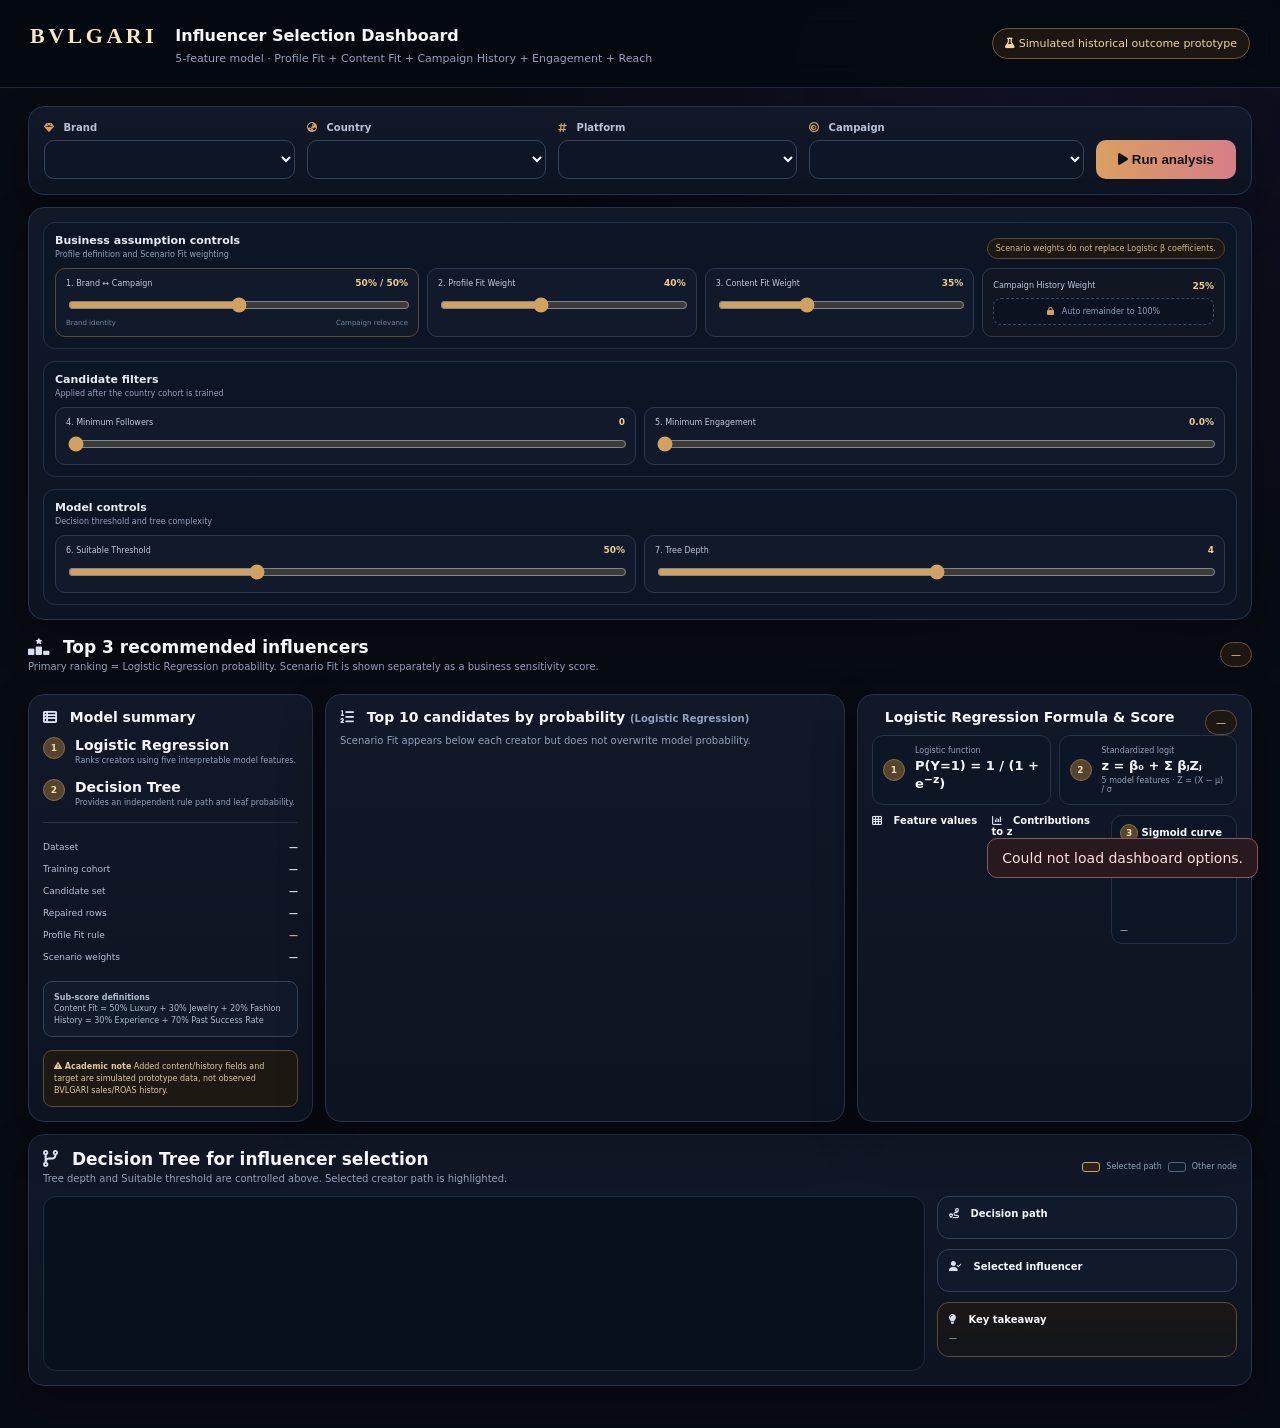
==== commit d553da12: "images2" ====
--- a/static/index.html
+++ b/static/index.html
@@ -7,14 +7,14 @@
   <title>BVLGARI Influencer Selection Dashboard</title>
   <link rel="preconnect" href="https://cdnjs.cloudflare.com" crossorigin>
   <link rel="stylesheet" href="https://cdnjs.cloudflare.com/ajax/libs/font-awesome/6.6.0/css/all.min.css" />
-  <link rel="stylesheet" href="/static/style.css?v=8feature" />
+  <link rel="stylesheet" href="/static/style.css?v=5feature-v1" />
 </head>
 <body>
   <header class="brand-header">
     <div>
       <div class="brand-mark">BVLGARI</div>
       <h1>Influencer Selection Dashboard</h1>
-      <p>Enhanced 8-feature campaign screening model · Logistic Regression + Decision Tree</p>
+      <p>5-feature model · Profile Fit + Content Fit + Campaign History + Engagement + Reach</p>
     </div>
     <div class="model-badge"><i class="fa-solid fa-flask"></i> Simulated historical outcome prototype</div>
   </header>
@@ -30,10 +30,66 @@
       </div>
     </section>
 
+    <section class="panel scenario-panel">
+      <div class="control-group business-controls">
+        <div class="control-group-head">
+          <div><b>Business assumption controls</b><span>Profile definition and Scenario Fit weighting</span></div>
+          <div class="control-hint">Scenario weights do not replace Logistic β coefficients.</div>
+        </div>
+        <div class="slider-grid business-slider-grid">
+          <div class="slider-card wide">
+            <div class="slider-title"><span>1. Brand ↔ Campaign</span><b><span id="brandWeightLabel">50%</span> / <span id="campaignWeightLabel">50%</span></b></div>
+            <input id="brandWeight" type="range" min="0" max="100" step="5" value="50" />
+            <div class="range-ends"><span>Brand identity</span><span>Campaign relevance</span></div>
+          </div>
+          <div class="slider-card">
+            <div class="slider-title"><span>2. Profile Fit Weight</span><b id="profileWeightLabel">40%</b></div>
+            <input id="profileWeight" type="range" min="0" max="100" step="5" value="40" />
+          </div>
+          <div class="slider-card">
+            <div class="slider-title"><span>3. Content Fit Weight</span><b id="contentWeightLabel">35%</b></div>
+            <input id="contentWeight" type="range" min="0" max="100" step="5" value="35" />
+          </div>
+          <div class="slider-card auto-card">
+            <div class="slider-title"><span>Campaign History Weight</span><b id="historyWeightLabel">25%</b></div>
+            <div class="auto-weight"><i class="fa-solid fa-lock"></i> Auto remainder to 100%</div>
+          </div>
+        </div>
+      </div>
+
+      <div class="control-group filter-controls">
+        <div class="control-group-head"><div><b>Candidate filters</b><span>Applied after the country cohort is trained</span></div></div>
+        <div class="slider-grid filter-slider-grid">
+          <div class="slider-card">
+            <div class="slider-title"><span>4. Minimum Followers</span><b id="minFollowersLabel">0</b></div>
+            <input id="minFollowers" type="range" min="0" max="10000000" step="100000" value="0" />
+          </div>
+          <div class="slider-card">
+            <div class="slider-title"><span>5. Minimum Engagement</span><b id="minEngagementLabel">0.0%</b></div>
+            <input id="minEngagement" type="range" min="0" max="20" step="0.5" value="0" />
+          </div>
+        </div>
+      </div>
+
+      <div class="control-group model-controls">
+        <div class="control-group-head"><div><b>Model controls</b><span>Decision threshold and tree complexity</span></div></div>
+        <div class="slider-grid model-slider-grid">
+          <div class="slider-card">
+            <div class="slider-title"><span>6. Suitable Threshold</span><b id="suitableThresholdLabel">50%</b></div>
+            <input id="suitableThreshold" type="range" min="30" max="90" step="5" value="50" />
+          </div>
+          <div class="slider-card">
+            <div class="slider-title"><span>7. Tree Depth</span><b id="treeDepthLabel">4</b></div>
+            <input id="treeDepth" type="range" min="2" max="6" step="1" value="4" />
+          </div>
+        </div>
+      </div>
+    </section>
+
     <section class="section-head">
       <div>
         <h2><i class="fa-solid fa-ranking-star"></i> Top 3 recommended influencers</h2>
-        <p>Ranked by Logistic Regression probability using the enhanced 8-feature model.</p>
+        <p>Primary ranking = Logistic Regression probability. Scenario Fit is shown separately as a business sensitivity score.</p>
       </div>
       <div id="contextLabel" class="context-chip">—</div>
     </section>
@@ -42,23 +98,29 @@
     <section class="dashboard-grid">
       <aside class="panel model-summary">
         <h3><i class="fa-solid fa-table-list"></i> Model summary</h3>
-        <div class="model-line"><span class="num-dot">1</span><div><b>Logistic Regression</b><small>Ranks creators by simulated campaign-success probability.</small></div></div>
-        <div class="model-line"><span class="num-dot">2</span><div><b>Decision Tree</b><small>Explains rule path and leaf-level probability.</small></div></div>
+        <div class="model-line"><span class="num-dot">1</span><div><b>Logistic Regression</b><small>Ranks creators using five interpretable model features.</small></div></div>
+        <div class="model-line"><span class="num-dot">2</span><div><b>Decision Tree</b><small>Provides an independent rule path and leaf probability.</small></div></div>
         <div class="divider"></div>
         <div class="summary-stat"><span>Dataset</span><b id="datasetSize">—</b></div>
         <div class="summary-stat"><span>Training cohort</span><b id="trainingSize">—</b></div>
         <div class="summary-stat"><span>Candidate set</span><b id="sampleSize">—</b></div>
         <div class="summary-stat"><span>Repaired rows</span><b id="repairedRows">—</b></div>
-        <div class="summary-stat"><span>Brand Fit rule</span><b id="fitMethod">50% Brand + 50% Campaign</b></div>
+        <div class="summary-stat"><span>Profile Fit rule</span><b id="fitMethod">—</b></div>
+        <div class="summary-stat"><span>Scenario weights</span><b id="scenarioMethod">—</b></div>
+        <div class="note formula-note">
+          <b>Sub-score definitions</b><br>
+          Content Fit = 50% Luxury + 30% Jewelry + 20% Fashion<br>
+          History = 30% Experience + 70% Past Success Rate
+        </div>
         <div class="note warning">
           <b><i class="fa-solid fa-triangle-exclamation"></i> Academic note</b>
-          Added historical-content and outcome fields are simulated prototype data, not observed BVLGARI sales/ROAS history.
+          Added content/history fields and target are simulated prototype data, not observed BVLGARI sales/ROAS history.
         </div>
       </aside>
 
       <section class="panel ranking-card">
         <h3><i class="fa-solid fa-list-ol"></i> Top 10 candidates by probability <span>(Logistic Regression)</span></h3>
-        <p class="panel-sub">Click a candidate to update the formula, sigmoid point, and Decision Tree path.</p>
+        <p class="panel-sub">Scenario Fit appears below each creator but does not overwrite model probability.</p>
         <div id="ranking" class="ranking-list"></div>
       </section>
 
@@ -69,7 +131,7 @@
         </div>
         <div class="formula-top">
           <div class="formula-box"><span class="step-dot">1</span><div><small>Logistic function</small><strong>P(Y=1) = 1 / (1 + e<sup>−z</sup>)</strong></div></div>
-          <div class="formula-box"><span class="step-dot">2</span><div><small>Standardized logit</small><strong>z = β₀ + Σ βⱼZⱼ</strong><small>Z = (X − μ) / σ</small></div></div>
+          <div class="formula-box"><span class="step-dot">2</span><div><small>Standardized logit</small><strong>z = β₀ + Σ βⱼZⱼ</strong><small>5 model features · Z = (X − μ) / σ</small></div></div>
         </div>
         <div class="formula-body">
           <div>
@@ -93,7 +155,7 @@
       <div class="section-head compact">
         <div>
           <h2><i class="fa-solid fa-code-branch"></i> Decision Tree for influencer selection</h2>
-          <p>Full tree fitted to the current training cohort; selected creator path is highlighted.</p>
+          <p>Tree depth and Suitable threshold are controlled above. Selected creator path is highlighted.</p>
         </div>
         <div class="legend"><span class="swatch selected"></span> Selected path <span class="swatch"></span> Other node</div>
       </div>
@@ -118,6 +180,6 @@
   </main>
 
   <div id="toast" class="toast" role="status" aria-live="polite"></div>
-  <script src="/static/app.js?v=8feature"></script>
+  <script src="/static/app.js?v=5feature-v1"></script>
 </body>
 </html>
--- a/static/style.css
+++ b/static/style.css
@@ -6,3 +6,8 @@
 *{box-sizing:border-box}html{background:var(--bg)}body{margin:0;background:radial-gradient(circle at 82% 6%,rgba(125,92,255,.08),transparent 34%),var(--bg);color:var(--text);font-family:Inter,ui-sans-serif,system-ui,-apple-system,"Segoe UI",Roboto,Arial,sans-serif;font-size:14px}.brand-header{min-height:88px;display:flex;align-items:center;justify-content:space-between;gap:22px;padding:18px 30px;border-bottom:1px solid #1c2638;background:rgba(5,9,16,.92);position:sticky;top:0;z-index:20;backdrop-filter:blur(14px)}.brand-header>div:first-child{display:grid;grid-template-columns:auto auto;column-gap:18px;align-items:center}.brand-mark{font-family:Georgia,serif;letter-spacing:.16em;font-weight:700;color:#f6e6c4;font-size:22px}.brand-header h1{font-size:16px;margin:0}.brand-header p{grid-column:2;margin:3px 0 0;color:var(--muted);font-size:11px}.model-badge{white-space:nowrap;border:1px solid #6d583e;background:#1c1713;color:#f2d39e;border-radius:999px;padding:8px 12px;font-size:11px}.shell{max-width:1680px;margin:0 auto;padding:18px 28px 42px}.panel{border:1px solid var(--line);background:linear-gradient(180deg,#111827 0%,#0c1422 100%);border-radius:16px;box-shadow:var(--shadow)}.control-panel{padding:15px}.controls{display:grid;grid-template-columns:1.05fr 1fr 1fr 1.15fr auto;gap:12px;align-items:end}.controls label{display:flex;flex-direction:column;gap:7px;font-size:10px;color:#b8c2d6;font-weight:700}.controls label span i{color:var(--gold);margin-right:6px}.controls select{height:39px;border:1px solid #34425c;border-radius:10px;background:#0d1625;color:var(--text);padding:0 12px;outline:none}.controls select:focus{border-color:var(--gold)}#runBtn{height:39px;padding:0 22px;border:none;border-radius:10px;background:linear-gradient(90deg,#d9a05f,#d67d87);font-weight:800;color:#10131a;cursor:pointer}#runBtn:disabled{opacity:.65;cursor:wait}.section-head{display:flex;align-items:center;justify-content:space-between;gap:18px;margin:17px 0 10px}.section-head.compact{margin:0 0 12px}.section-head h2{margin:0;font-size:17px}.section-head h2 i,h3 i,h4 i{color:#d8e1f1;margin-right:8px}.section-head p,.panel-sub{margin:4px 0 0;color:var(--muted);font-size:10px}.context-chip,.selected-chip{border:1px solid #62523a;background:#1c1712;color:#f0ce93;border-radius:999px;padding:6px 10px;font-size:10px}.top3-grid{display:grid;grid-template-columns:repeat(3,1fr);gap:12px}.creator-card{position:relative;background:linear-gradient(180deg,#101a2a,#0b1320);border:1px solid #26334a;border-radius:15px;padding:14px;cursor:pointer;transition:.18s}.creator-card:hover,.creator-card.active{transform:translateY(-1px);border-color:#81643f;box-shadow:0 0 0 1px rgba(208,161,95,.12),0 15px 32px rgba(0,0,0,.2)}.rank-pill{position:absolute;top:0;left:0;background:#182234;border-radius:14px 0 10px 0;padding:6px 10px;font-size:9px;font-weight:800}.creator-card.active .rank-pill{background:linear-gradient(90deg,#d49c58,#c7747d);color:#10131a}.creator-main{display:grid;grid-template-columns:auto 1fr auto;gap:12px;align-items:center;margin-top:12px}.avatar-wrap{position:relative}.avatar-photo,.selected-avatar{width:55px;height:55px;object-fit:cover;border-radius:50%;border:2px solid #44526a;background:#1b2638}.platform-dot{position:absolute;right:-3px;bottom:-2px;width:22px;height:22px;border-radius:50%;display:grid;place-items:center;background:#111b2b;border:2px solid #6f583a;font-size:9px}.handle,.rank-handle{font-weight:800}.creator-name,.rank-sub,.selected-display-name,.selected-meta{color:var(--muted);font-size:9px}.niche{display:flex;flex-wrap:wrap;gap:5px;margin-top:7px}.pill-inline{display:inline-flex;align-items:center;gap:4px;border:1px solid #2f3d56;background:#121c2e;border-radius:999px;padding:3px 7px;font-size:8px;color:#cbd4e5}.prob{text-align:right}.prob small{display:block;color:var(--muted);font-size:8px}.prob strong{display:block;color:var(--gold2);font-size:22px}.metrics{display:grid;grid-template-columns:repeat(3,1fr);gap:8px;margin-top:13px;border-top:1px solid #202b3e;padding-top:10px}.metric{background:#111c2e;border:1px solid #1f2c42;border-radius:10px;padding:8px;text-align:center}.metric strong{display:block;font-size:11px}.metric span{display:block;color:var(--muted);font-size:7px;margin-top:4px}.dashboard-grid{display:grid;grid-template-columns:285px 520px minmax(0,1fr);gap:12px;margin-top:12px;align-items:stretch}.model-summary,.ranking-card,.formula-card{padding:14px}.panel h3{font-size:14px;margin:0 0 10px}.panel h3 span{font-size:10px;color:var(--muted);font-weight:600}.model-line{display:flex;gap:10px;align-items:flex-start;margin:12px 0}.model-line small{display:block;color:var(--muted);font-size:8px;margin-top:3px;line-height:1.35}.num-dot,.step-dot{width:22px;height:22px;flex:0 0 22px;border-radius:50%;display:grid;place-items:center;background:#56452e;border:1px solid #886c43;color:#f7d9a6;font-size:9px;font-weight:800}.step-dot.small{display:inline-grid;width:18px;height:18px;vertical-align:middle}.divider{height:1px;background:#273248;margin:13px 0}.summary-stat{display:flex;justify-content:space-between;gap:14px;font-size:9px;padding:6px 0;color:#b7c1d5}.summary-stat b{color:#d9e1ef;text-align:right}.summary-stat #fitMethod{color:#d6ad6e}.note{margin-top:13px;padding:10px;border-radius:9px;font-size:8px;line-height:1.45}.warning{border:1px solid #5e4a31;background:#1d1812;color:#dcc8a4}.ranking-list{display:grid;gap:7px}.rank-row{border:1px solid #26334a;background:#0f1929;border-radius:11px;display:grid;grid-template-columns:28px minmax(0,1.6fr) minmax(85px,.8fr) 56px;gap:8px;align-items:center;padding:7px 9px;color:var(--text);cursor:pointer;text-align:left}.rank-row:hover,.rank-row.active{border-color:#71583a;background:#181a29}.rank-num{width:24px;height:24px;border-radius:50%;display:grid;place-items:center;background:#19253a;font-size:9px;font-weight:800}.rank-info{display:flex;gap:8px;align-items:center;min-width:0}.rank-avatar{width:32px;height:32px;object-fit:cover;border-radius:50%;background:#1a2638}.rank-sub{white-space:nowrap;overflow:hidden;text-overflow:ellipsis}.bar-bg{height:7px;background:#070d16;border-radius:20px;overflow:hidden}.bar{height:100%;border-radius:20px;background:linear-gradient(90deg,#dda35d,#c76f7a,#805cff)}.rank-pct{text-align:right;color:#f1c678;font-weight:800;font-size:10px}.panel-title-row{display:flex;justify-content:space-between;align-items:center;gap:12px}.formula-top{display:grid;grid-template-columns:1fr 1fr;gap:8px}.formula-box{display:flex;gap:10px;align-items:center;border:1px solid #253249;background:#0d1625;border-radius:11px;padding:10px}.formula-box small{display:block;color:var(--muted);font-size:8px}.formula-box strong{display:block;margin:3px 0;font-size:13px}.formula-body{display:grid;grid-template-columns:1fr 1fr 1.15fr;gap:10px;margin-top:10px}.formula-body h4,.tree-side h4{font-size:10px;margin:0 0 8px}.mini-list{display:grid;gap:5px}.mini-row{display:flex;align-items:center;justify-content:space-between;gap:8px;border:1px solid #223047;background:#0d1727;border-radius:9px;padding:7px 8px;font-size:8px}.mini-row strong{font-size:9px}.mini-row.total{border-color:#5f4a34;background:#17171d}.subvalue{color:var(--muted);font-size:7px;margin-top:2px}.sigmoid-wrap{border:1px solid #223047;background:#0c1523;border-radius:11px;padding:8px}.sigmoid-wrap svg{width:100%;height:auto;display:block}.caption{color:#cbd3e4;font-size:8px;margin-top:2px}.tree-panel{margin-top:12px;padding:14px}.tree-layout{display:grid;grid-template-columns:minmax(0,1fr) 300px;gap:12px}.tree-canvas{min-width:0;border:1px solid #1e2a40;background:#07101d;border-radius:13px;padding:10px;overflow:auto}.tree-side{display:grid;gap:10px;align-content:start}.side-card{border:1px solid #30405a;background:#111a2a;border-radius:12px;padding:11px}.takeaway-card{border-color:#5e4a31;background:linear-gradient(180deg,#1b1714,#12151c)}.legend{color:var(--muted);font-size:8px;display:flex;align-items:center;gap:6px}.swatch{width:18px;height:10px;border:1px solid #59657a;border-radius:3px;background:#111a2a}.swatch.selected{border-color:var(--gold);background:#2b1f20}.path-step{display:flex;gap:7px;padding:6px 0;border-bottom:1px solid #263147;font-size:8px;line-height:1.35}.path-num{width:18px;height:18px;flex:0 0 18px;border-radius:50%;display:grid;place-items:center;background:#5b4225;color:#f8daa5;font-weight:800}.result{margin-top:8px;border:1px solid #6e573a;background:#1d1812;border-radius:8px;padding:8px;color:#f1ce94;font-weight:800;font-size:9px}.selected-head{display:flex;gap:9px;align-items:center}.selected-avatar{width:48px;height:48px}.selected-name{font-weight:800}.verified-chip{font-size:7px;color:#9ae1bd}.selected-grid{display:grid;grid-template-columns:1fr 1fr;gap:7px;margin-top:10px}.selected-grid>div{border:1px solid #28364d;background:#0d1624;border-radius:8px;padding:7px;font-size:7px;color:var(--muted)}.selected-grid b{display:block;color:var(--text);font-size:10px;margin-bottom:2px}#takeaway{color:#b9c5d9;font-size:8px;line-height:1.5}.toast{position:fixed;right:22px;bottom:22px;z-index:100;max-width:360px;padding:11px 14px;border-radius:10px;background:#27191d;border:1px solid #8d5360;color:#ffdce1;opacity:0;transform:translateY(10px);pointer-events:none;transition:.2s}.toast.show{opacity:1;transform:none}
 @media(max-width:1250px){.dashboard-grid{grid-template-columns:260px 1fr}.formula-card{grid-column:1/-1}.tree-layout{grid-template-columns:1fr}.tree-side{grid-template-columns:repeat(3,1fr)}}
 @media(max-width:820px){.brand-header{position:static;padding:14px 16px}.brand-header>div:first-child{display:block}.brand-header p{margin-top:4px}.model-badge{display:none}.shell{padding:12px}.controls{grid-template-columns:1fr 1fr}.controls button{grid-column:1/-1}.top3-grid{grid-template-columns:1fr}.dashboard-grid{grid-template-columns:1fr}.formula-card{grid-column:auto}.formula-body{grid-template-columns:1fr}.tree-side{grid-template-columns:1fr}.rank-row{grid-template-columns:28px minmax(0,1fr) 52px}.bar-bg{display:none}.section-head{align-items:flex-start;flex-direction:column}.context-chip{align-self:flex-start}}
+
+/* v6: 5-feature model + 7 interactive controls */
+.scenario-panel{margin-top:12px;padding:14px;display:grid;gap:12px}.control-group{border:1px solid #233148;background:#0c1523;border-radius:12px;padding:11px}.control-group-head{display:flex;align-items:flex-end;justify-content:space-between;gap:14px;margin-bottom:9px}.control-group-head b{display:block;font-size:11px;color:#e6ebf5}.control-group-head span{display:block;margin-top:3px;color:var(--muted);font-size:8px}.control-hint{font-size:8px;color:#d7b77d;background:#1b1712;border:1px solid #5d4931;border-radius:999px;padding:5px 8px;white-space:nowrap}.slider-grid{display:grid;gap:8px}.business-slider-grid{grid-template-columns:1.35fr 1fr 1fr .9fr}.filter-slider-grid,.model-slider-grid{grid-template-columns:1fr 1fr}.slider-card{border:1px solid #2b3951;background:#101a2a;border-radius:10px;padding:9px 10px}.slider-card.wide{border-color:#5a4933}.slider-card.auto-card{display:flex;flex-direction:column;justify-content:center;background:#101722}.slider-title{display:flex;justify-content:space-between;gap:10px;align-items:center;font-size:8px;color:#bec9db;margin-bottom:7px}.slider-title b{color:#f0cc91;font-size:9px;white-space:nowrap}.slider-card input[type="range"]{width:100%;accent-color:#d0a15f;cursor:pointer}.range-ends{display:flex;justify-content:space-between;color:#75849f;font-size:7px;margin-top:3px}.auto-weight{border:1px dashed #3b4a62;background:#0b1320;border-radius:8px;padding:8px;color:#8fa0ba;font-size:8px;text-align:center}.auto-weight i{color:#d0a15f;margin-right:5px}.formula-note{border:1px solid #31425d;background:#101a29;color:#aebbd1}.prob em{display:block;font-style:normal;color:#aab7ce;font-size:8px;margin-top:3px}.scenario-inline{color:#d7b77d}.rank-sub .scenario-inline{margin-left:4px}.selected-grid.five{grid-template-columns:repeat(2,1fr)}.selected-grid .wide-metric{grid-column:1/-1}.tree-status{display:inline-flex;align-items:center;gap:5px;border-radius:999px;padding:3px 7px;font-size:7px;font-weight:800}.tree-status.good{background:#10251f;border:1px solid #2e6c56;color:#9ae1bd}.tree-status.bad{background:#28161a;border:1px solid #75414d;color:#f0aeb8}
+@media(max-width:1250px){.business-slider-grid{grid-template-columns:1fr 1fr}.slider-card.wide{grid-column:1/-1}.control-hint{white-space:normal;text-align:right}}
+@media(max-width:820px){.scenario-panel{padding:10px}.control-group-head{align-items:flex-start;flex-direction:column}.control-hint{text-align:left}.business-slider-grid,.filter-slider-grid,.model-slider-grid{grid-template-columns:1fr}.slider-card.wide{grid-column:auto}}
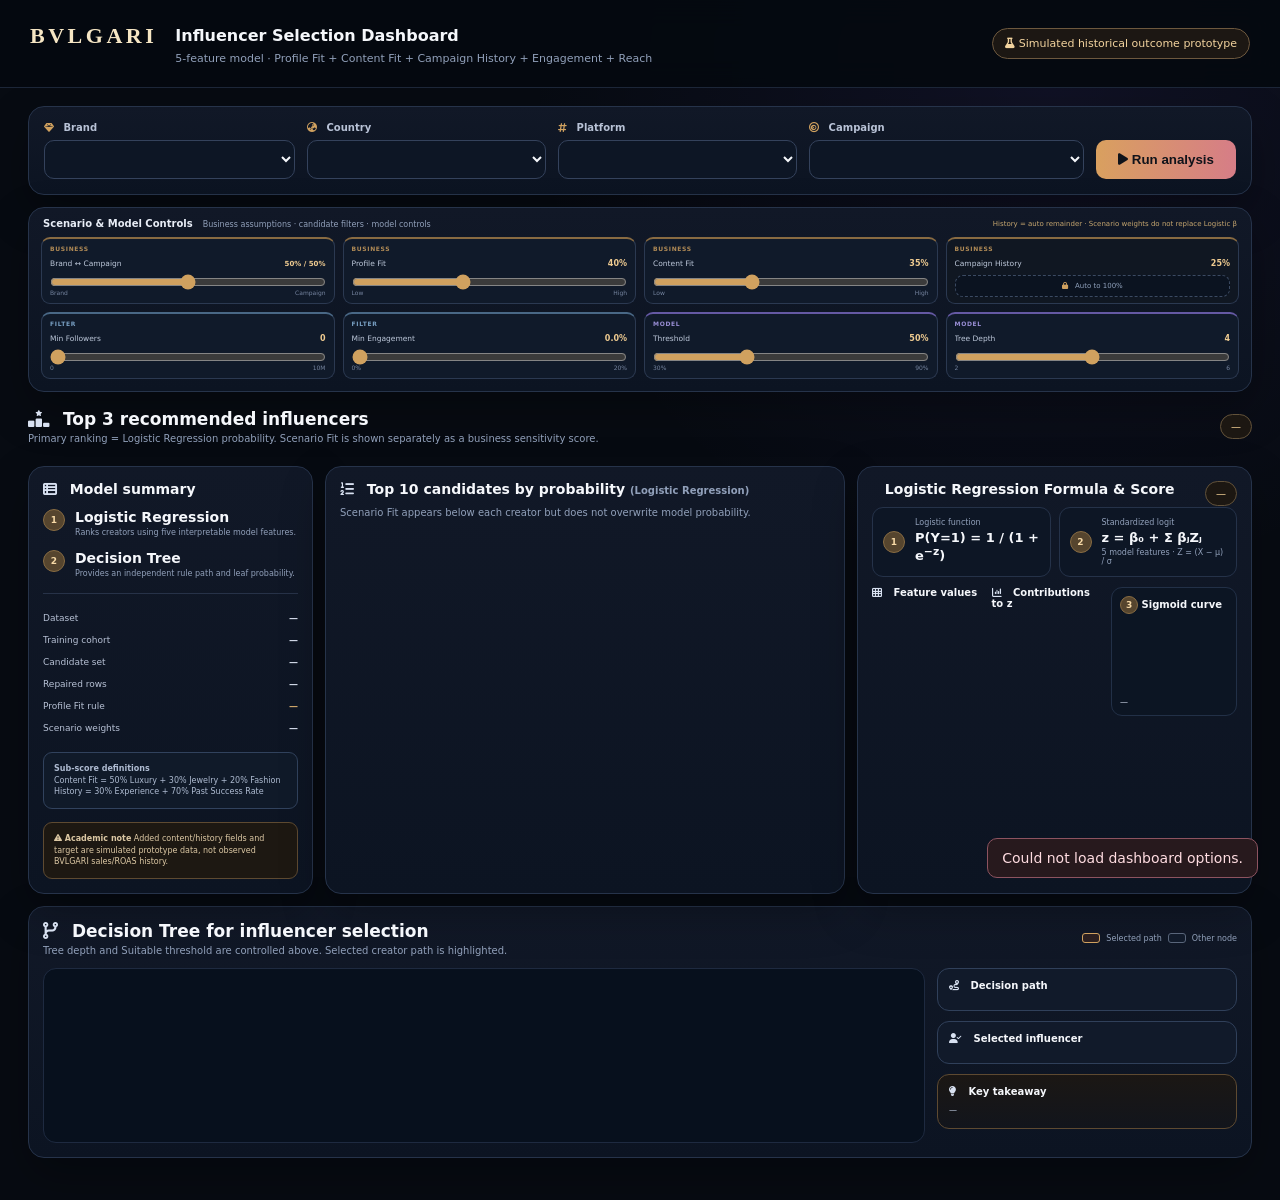
==== commit 16d4e5a0: "logic logic" ====
--- a/static/index.html
+++ b/static/index.html
@@ -7,7 +7,7 @@
   <title>BVLGARI Influencer Selection Dashboard</title>
   <link rel="preconnect" href="https://cdnjs.cloudflare.com" crossorigin>
   <link rel="stylesheet" href="https://cdnjs.cloudflare.com/ajax/libs/font-awesome/6.6.0/css/all.min.css" />
-  <link rel="stylesheet" href="/static/style.css?v=5feature-v1" />
+  <link rel="stylesheet" href="/static/style.css?v=5feature-compact8-v1" />
 </head>
 <body>
   <header class="brand-header">
@@ -30,58 +30,69 @@
       </div>
     </section>
 
-    <section class="panel scenario-panel">
-      <div class="control-group business-controls">
-        <div class="control-group-head">
-          <div><b>Business assumption controls</b><span>Profile definition and Scenario Fit weighting</span></div>
-          <div class="control-hint">Scenario weights do not replace Logistic β coefficients.</div>
+    <section class="panel scenario-panel compact-scenario-panel">
+      <div class="controls-strip-head">
+        <div>
+          <b>Scenario &amp; Model Controls</b>
+          <span>Business assumptions · candidate filters · model controls</span>
         </div>
-        <div class="slider-grid business-slider-grid">
-          <div class="slider-card wide">
-            <div class="slider-title"><span>1. Brand ↔ Campaign</span><b><span id="brandWeightLabel">50%</span> / <span id="campaignWeightLabel">50%</span></b></div>
-            <input id="brandWeight" type="range" min="0" max="100" step="5" value="50" />
-            <div class="range-ends"><span>Brand identity</span><span>Campaign relevance</span></div>
-          </div>
-          <div class="slider-card">
-            <div class="slider-title"><span>2. Profile Fit Weight</span><b id="profileWeightLabel">40%</b></div>
-            <input id="profileWeight" type="range" min="0" max="100" step="5" value="40" />
-          </div>
-          <div class="slider-card">
-            <div class="slider-title"><span>3. Content Fit Weight</span><b id="contentWeightLabel">35%</b></div>
-            <input id="contentWeight" type="range" min="0" max="100" step="5" value="35" />
-          </div>
-          <div class="slider-card auto-card">
-            <div class="slider-title"><span>Campaign History Weight</span><b id="historyWeightLabel">25%</b></div>
-            <div class="auto-weight"><i class="fa-solid fa-lock"></i> Auto remainder to 100%</div>
-          </div>
-        </div>
+        <div class="control-strip-note">History = auto remainder · Scenario weights do not replace Logistic β</div>
       </div>
 
-      <div class="control-group filter-controls">
-        <div class="control-group-head"><div><b>Candidate filters</b><span>Applied after the country cohort is trained</span></div></div>
-        <div class="slider-grid filter-slider-grid">
-          <div class="slider-card">
-            <div class="slider-title"><span>4. Minimum Followers</span><b id="minFollowersLabel">0</b></div>
-            <input id="minFollowers" type="range" min="0" max="10000000" step="100000" value="0" />
-          </div>
-          <div class="slider-card">
-            <div class="slider-title"><span>5. Minimum Engagement</span><b id="minEngagementLabel">0.0%</b></div>
-            <input id="minEngagement" type="range" min="0" max="20" step="0.5" value="0" />
-          </div>
+      <div class="compact-controls-grid">
+        <div class="slider-card compact-control business-control brand-campaign-control">
+          <div class="control-eyebrow">BUSINESS</div>
+          <div class="slider-title"><span>Brand ↔ Campaign</span><b><span id="brandWeightLabel">50%</span> / <span id="campaignWeightLabel">50%</span></b></div>
+          <input id="brandWeight" type="range" min="0" max="100" step="5" value="50" />
+          <div class="range-ends"><span>Brand</span><span>Campaign</span></div>
         </div>
-      </div>
 
-      <div class="control-group model-controls">
-        <div class="control-group-head"><div><b>Model controls</b><span>Decision threshold and tree complexity</span></div></div>
-        <div class="slider-grid model-slider-grid">
-          <div class="slider-card">
-            <div class="slider-title"><span>6. Suitable Threshold</span><b id="suitableThresholdLabel">50%</b></div>
-            <input id="suitableThreshold" type="range" min="30" max="90" step="5" value="50" />
-          </div>
-          <div class="slider-card">
-            <div class="slider-title"><span>7. Tree Depth</span><b id="treeDepthLabel">4</b></div>
-            <input id="treeDepth" type="range" min="2" max="6" step="1" value="4" />
-          </div>
+        <div class="slider-card compact-control business-control">
+          <div class="control-eyebrow">BUSINESS</div>
+          <div class="slider-title"><span>Profile Fit</span><b id="profileWeightLabel">40%</b></div>
+          <input id="profileWeight" type="range" min="0" max="100" step="5" value="40" />
+          <div class="range-ends"><span>Low</span><span>High</span></div>
+        </div>
+
+        <div class="slider-card compact-control business-control">
+          <div class="control-eyebrow">BUSINESS</div>
+          <div class="slider-title"><span>Content Fit</span><b id="contentWeightLabel">35%</b></div>
+          <input id="contentWeight" type="range" min="0" max="100" step="5" value="35" />
+          <div class="range-ends"><span>Low</span><span>High</span></div>
+        </div>
+
+        <div class="slider-card compact-control auto-card business-control history-control">
+          <div class="control-eyebrow">BUSINESS</div>
+          <div class="slider-title"><span>Campaign History</span><b id="historyWeightLabel">25%</b></div>
+          <div class="auto-weight compact-auto"><i class="fa-solid fa-lock"></i> Auto to 100%</div>
+        </div>
+
+        <div class="slider-card compact-control filter-control">
+          <div class="control-eyebrow">FILTER</div>
+          <div class="slider-title"><span>Min Followers</span><b id="minFollowersLabel">0</b></div>
+          <input id="minFollowers" type="range" min="0" max="10000000" step="100000" value="0" />
+          <div class="range-ends"><span>0</span><span>10M</span></div>
+        </div>
+
+        <div class="slider-card compact-control filter-control">
+          <div class="control-eyebrow">FILTER</div>
+          <div class="slider-title"><span>Min Engagement</span><b id="minEngagementLabel">0.0%</b></div>
+          <input id="minEngagement" type="range" min="0" max="20" step="0.5" value="0" />
+          <div class="range-ends"><span>0%</span><span>20%</span></div>
+        </div>
+
+        <div class="slider-card compact-control model-control">
+          <div class="control-eyebrow">MODEL</div>
+          <div class="slider-title"><span>Threshold</span><b id="suitableThresholdLabel">50%</b></div>
+          <input id="suitableThreshold" type="range" min="30" max="90" step="5" value="50" />
+          <div class="range-ends"><span>30%</span><span>90%</span></div>
+        </div>
+
+        <div class="slider-card compact-control model-control">
+          <div class="control-eyebrow">MODEL</div>
+          <div class="slider-title"><span>Tree Depth</span><b id="treeDepthLabel">4</b></div>
+          <input id="treeDepth" type="range" min="2" max="6" step="1" value="4" />
+          <div class="range-ends"><span>2</span><span>6</span></div>
         </div>
       </div>
     </section>
--- a/static/style.css
+++ b/static/style.css
@@ -11,3 +11,46 @@
 .scenario-panel{margin-top:12px;padding:14px;display:grid;gap:12px}.control-group{border:1px solid #233148;background:#0c1523;border-radius:12px;padding:11px}.control-group-head{display:flex;align-items:flex-end;justify-content:space-between;gap:14px;margin-bottom:9px}.control-group-head b{display:block;font-size:11px;color:#e6ebf5}.control-group-head span{display:block;margin-top:3px;color:var(--muted);font-size:8px}.control-hint{font-size:8px;color:#d7b77d;background:#1b1712;border:1px solid #5d4931;border-radius:999px;padding:5px 8px;white-space:nowrap}.slider-grid{display:grid;gap:8px}.business-slider-grid{grid-template-columns:1.35fr 1fr 1fr .9fr}.filter-slider-grid,.model-slider-grid{grid-template-columns:1fr 1fr}.slider-card{border:1px solid #2b3951;background:#101a2a;border-radius:10px;padding:9px 10px}.slider-card.wide{border-color:#5a4933}.slider-card.auto-card{display:flex;flex-direction:column;justify-content:center;background:#101722}.slider-title{display:flex;justify-content:space-between;gap:10px;align-items:center;font-size:8px;color:#bec9db;margin-bottom:7px}.slider-title b{color:#f0cc91;font-size:9px;white-space:nowrap}.slider-card input[type="range"]{width:100%;accent-color:#d0a15f;cursor:pointer}.range-ends{display:flex;justify-content:space-between;color:#75849f;font-size:7px;margin-top:3px}.auto-weight{border:1px dashed #3b4a62;background:#0b1320;border-radius:8px;padding:8px;color:#8fa0ba;font-size:8px;text-align:center}.auto-weight i{color:#d0a15f;margin-right:5px}.formula-note{border:1px solid #31425d;background:#101a29;color:#aebbd1}.prob em{display:block;font-style:normal;color:#aab7ce;font-size:8px;margin-top:3px}.scenario-inline{color:#d7b77d}.rank-sub .scenario-inline{margin-left:4px}.selected-grid.five{grid-template-columns:repeat(2,1fr)}.selected-grid .wide-metric{grid-column:1/-1}.tree-status{display:inline-flex;align-items:center;gap:5px;border-radius:999px;padding:3px 7px;font-size:7px;font-weight:800}.tree-status.good{background:#10251f;border:1px solid #2e6c56;color:#9ae1bd}.tree-status.bad{background:#28161a;border:1px solid #75414d;color:#f0aeb8}
 @media(max-width:1250px){.business-slider-grid{grid-template-columns:1fr 1fr}.slider-card.wide{grid-column:1/-1}.control-hint{white-space:normal;text-align:right}}
 @media(max-width:820px){.scenario-panel{padding:10px}.control-group-head{align-items:flex-start;flex-direction:column}.control-hint{text-align:left}.business-slider-grid,.filter-slider-grid,.model-slider-grid{grid-template-columns:1fr}.slider-card.wide{grid-column:auto}}
+
+/* v7: compact one-row 8-control strip (desktop) */
+.compact-scenario-panel{margin-top:12px;padding:10px 12px 12px;display:block}
+.controls-strip-head{display:flex;align-items:center;justify-content:space-between;gap:14px;margin-bottom:8px;padding:0 2px}
+.controls-strip-head>div:first-child{display:flex;align-items:baseline;gap:10px;min-width:0}
+.controls-strip-head b{font-size:10px;color:#e8edf6;white-space:nowrap}
+.controls-strip-head span{font-size:8px;color:var(--muted);white-space:nowrap}
+.control-strip-note{font-size:7px;color:#c6a66f;white-space:nowrap}
+.compact-controls-grid{display:grid;grid-template-columns:repeat(8,minmax(0,1fr));gap:7px;align-items:stretch}
+.compact-control{min-width:0;padding:7px 8px 6px;border-radius:9px;position:relative;overflow:hidden}
+.compact-control.business-control{border-top:2px solid #896b42}
+.compact-control.filter-control{border-top:2px solid #496886}
+.compact-control.model-control{border-top:2px solid #6559a4}
+.control-eyebrow{font-size:6px;line-height:1;letter-spacing:.11em;font-weight:800;color:#73829b;margin-bottom:5px}
+.business-control .control-eyebrow{color:#b18b56}.filter-control .control-eyebrow{color:#79a0c4}.model-control .control-eyebrow{color:#9a8fd6}
+.compact-control .slider-title{margin-bottom:5px;font-size:7.5px;gap:5px;min-height:13px}
+.compact-control .slider-title>span{white-space:nowrap;overflow:hidden;text-overflow:ellipsis}
+.compact-control .slider-title b{font-size:8px;flex:0 0 auto}
+.compact-control input[type="range"]{height:14px;margin:0;display:block}
+.compact-control .range-ends{font-size:6px;margin-top:1px;line-height:1.1}
+.compact-control.auto-card{display:block;background:#101722}
+.compact-auto{padding:6px 4px;font-size:7px;white-space:nowrap;margin-top:2px}
+.brand-campaign-control .slider-title b{font-size:7px}
+
+/* Keep all eight controls in a single row on common presentation / desktop widths. */
+@media(min-width:1450px){
+  .shell{max-width:1780px}
+  .compact-controls-grid{grid-template-columns:repeat(8,minmax(0,1fr))}
+}
+/* Smaller notebooks: 4 x 2 prevents unreadably narrow controls. */
+@media(max-width:1449px) and (min-width:821px){
+  .compact-controls-grid{grid-template-columns:repeat(4,minmax(0,1fr));gap:8px}
+  .control-strip-note{white-space:normal;text-align:right;max-width:360px}
+}
+@media(max-width:820px){
+  .compact-scenario-panel{padding:9px}
+  .controls-strip-head{align-items:flex-start;flex-direction:column;gap:3px}
+  .controls-strip-head>div:first-child{display:block}
+  .controls-strip-head span{display:block;margin-top:2px;white-space:normal}
+  .control-strip-note{white-space:normal}
+  .compact-controls-grid{grid-template-columns:repeat(2,minmax(0,1fr));gap:7px}
+}
+@media(max-width:520px){.compact-controls-grid{grid-template-columns:1fr}}
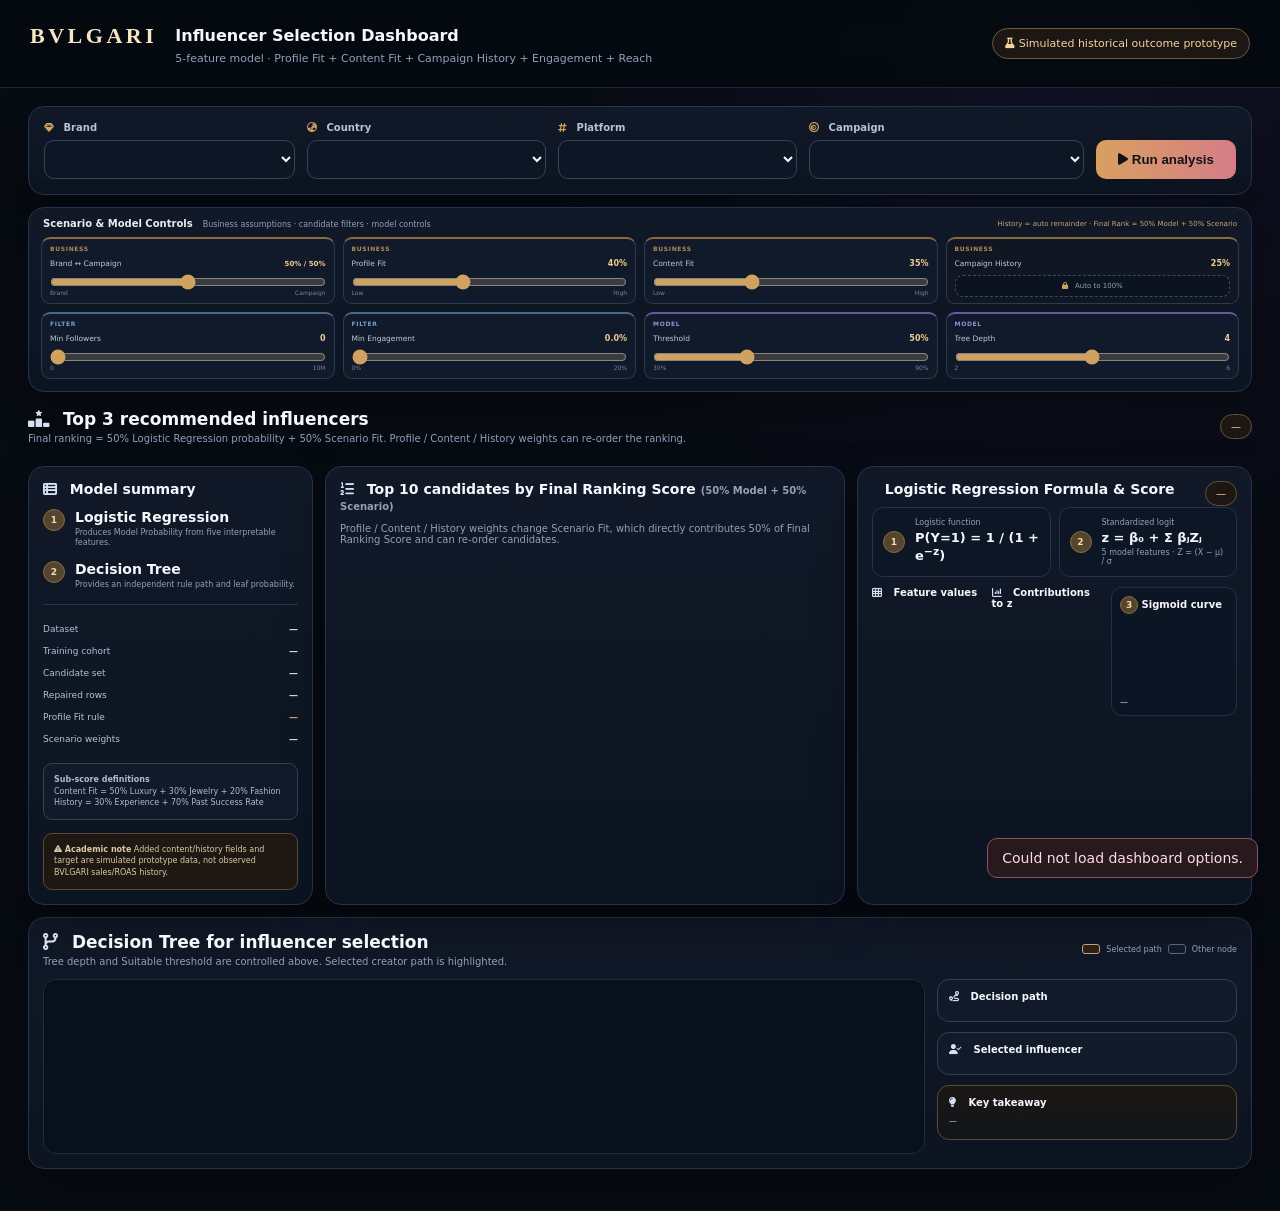
==== commit ccb0783a: "12 12" ====
--- a/static/index.html
+++ b/static/index.html
@@ -7,7 +7,7 @@
   <title>BVLGARI Influencer Selection Dashboard</title>
   <link rel="preconnect" href="https://cdnjs.cloudflare.com" crossorigin>
   <link rel="stylesheet" href="https://cdnjs.cloudflare.com/ajax/libs/font-awesome/6.6.0/css/all.min.css" />
-  <link rel="stylesheet" href="/static/style.css?v=5feature-compact8-v1" />
+  <link rel="stylesheet" href="/static/style.css?v=rank61" />
 </head>
 <body>
   <header class="brand-header">
@@ -36,7 +36,7 @@
           <b>Scenario &amp; Model Controls</b>
           <span>Business assumptions · candidate filters · model controls</span>
         </div>
-        <div class="control-strip-note">History = auto remainder · Scenario weights do not replace Logistic β</div>
+        <div class="control-strip-note">History = auto remainder · Final Rank = 50% Model + 50% Scenario</div>
       </div>
 
       <div class="compact-controls-grid">
@@ -100,7 +100,7 @@
     <section class="section-head">
       <div>
         <h2><i class="fa-solid fa-ranking-star"></i> Top 3 recommended influencers</h2>
-        <p>Primary ranking = Logistic Regression probability. Scenario Fit is shown separately as a business sensitivity score.</p>
+        <p>Final ranking = 50% Logistic Regression probability + 50% Scenario Fit. Profile / Content / History weights can re-order the ranking.</p>
       </div>
       <div id="contextLabel" class="context-chip">—</div>
     </section>
@@ -109,7 +109,7 @@
     <section class="dashboard-grid">
       <aside class="panel model-summary">
         <h3><i class="fa-solid fa-table-list"></i> Model summary</h3>
-        <div class="model-line"><span class="num-dot">1</span><div><b>Logistic Regression</b><small>Ranks creators using five interpretable model features.</small></div></div>
+        <div class="model-line"><span class="num-dot">1</span><div><b>Logistic Regression</b><small>Produces Model Probability from five interpretable features.</small></div></div>
         <div class="model-line"><span class="num-dot">2</span><div><b>Decision Tree</b><small>Provides an independent rule path and leaf probability.</small></div></div>
         <div class="divider"></div>
         <div class="summary-stat"><span>Dataset</span><b id="datasetSize">—</b></div>
@@ -130,8 +130,8 @@
       </aside>
 
       <section class="panel ranking-card">
-        <h3><i class="fa-solid fa-list-ol"></i> Top 10 candidates by probability <span>(Logistic Regression)</span></h3>
-        <p class="panel-sub">Scenario Fit appears below each creator but does not overwrite model probability.</p>
+        <h3><i class="fa-solid fa-list-ol"></i> Top 10 candidates by Final Ranking Score <span>(50% Model + 50% Scenario)</span></h3>
+        <p class="panel-sub">Profile / Content / History weights change Scenario Fit, which directly contributes 50% of Final Ranking Score and can re-order candidates.</p>
         <div id="ranking" class="ranking-list"></div>
       </section>
 
@@ -191,6 +191,6 @@
   </main>
 
   <div id="toast" class="toast" role="status" aria-live="polite"></div>
-  <script src="/static/app.js?v=5feature-v1"></script>
+  <script src="/static/app.js?v=rank61"></script>
 </body>
 </html>
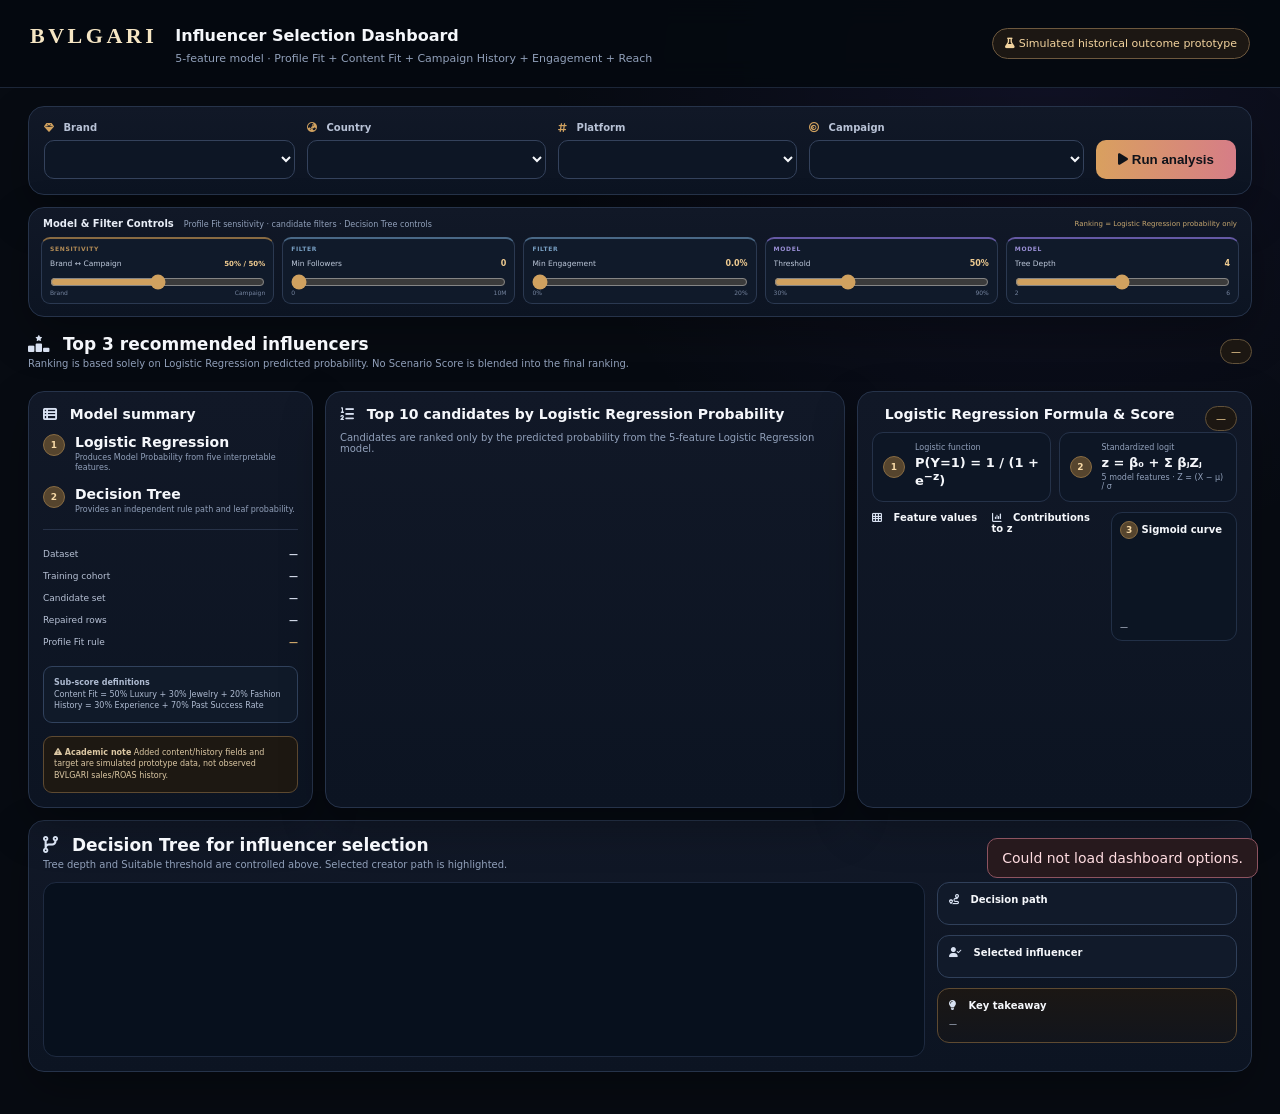
==== commit fcf88e02: "test6 test6" ====
--- a/static/index.html
+++ b/static/index.html
@@ -7,7 +7,7 @@
   <title>BVLGARI Influencer Selection Dashboard</title>
   <link rel="preconnect" href="https://cdnjs.cloudflare.com" crossorigin>
   <link rel="stylesheet" href="https://cdnjs.cloudflare.com/ajax/libs/font-awesome/6.6.0/css/all.min.css" />
-  <link rel="stylesheet" href="/static/style.css?v=rank61" />
+  <link rel="stylesheet" href="/static/style.css?v=model62" />
 </head>
 <body>
   <header class="brand-header">
@@ -33,38 +33,18 @@
     <section class="panel scenario-panel compact-scenario-panel">
       <div class="controls-strip-head">
         <div>
-          <b>Scenario &amp; Model Controls</b>
-          <span>Business assumptions · candidate filters · model controls</span>
+          <b>Model &amp; Filter Controls</b>
+          <span>Profile Fit sensitivity · candidate filters · Decision Tree controls</span>
         </div>
-        <div class="control-strip-note">History = auto remainder · Final Rank = 50% Model + 50% Scenario</div>
+        <div class="control-strip-note">Ranking = Logistic Regression probability only</div>
       </div>
 
       <div class="compact-controls-grid">
-        <div class="slider-card compact-control business-control brand-campaign-control">
-          <div class="control-eyebrow">BUSINESS</div>
+        <div class="slider-card compact-control sensitivity-control brand-campaign-control">
+          <div class="control-eyebrow">SENSITIVITY</div>
           <div class="slider-title"><span>Brand ↔ Campaign</span><b><span id="brandWeightLabel">50%</span> / <span id="campaignWeightLabel">50%</span></b></div>
           <input id="brandWeight" type="range" min="0" max="100" step="5" value="50" />
           <div class="range-ends"><span>Brand</span><span>Campaign</span></div>
-        </div>
-
-        <div class="slider-card compact-control business-control">
-          <div class="control-eyebrow">BUSINESS</div>
-          <div class="slider-title"><span>Profile Fit</span><b id="profileWeightLabel">40%</b></div>
-          <input id="profileWeight" type="range" min="0" max="100" step="5" value="40" />
-          <div class="range-ends"><span>Low</span><span>High</span></div>
-        </div>
-
-        <div class="slider-card compact-control business-control">
-          <div class="control-eyebrow">BUSINESS</div>
-          <div class="slider-title"><span>Content Fit</span><b id="contentWeightLabel">35%</b></div>
-          <input id="contentWeight" type="range" min="0" max="100" step="5" value="35" />
-          <div class="range-ends"><span>Low</span><span>High</span></div>
-        </div>
-
-        <div class="slider-card compact-control auto-card business-control history-control">
-          <div class="control-eyebrow">BUSINESS</div>
-          <div class="slider-title"><span>Campaign History</span><b id="historyWeightLabel">25%</b></div>
-          <div class="auto-weight compact-auto"><i class="fa-solid fa-lock"></i> Auto to 100%</div>
         </div>
 
         <div class="slider-card compact-control filter-control">
@@ -100,7 +80,7 @@
     <section class="section-head">
       <div>
         <h2><i class="fa-solid fa-ranking-star"></i> Top 3 recommended influencers</h2>
-        <p>Final ranking = 50% Logistic Regression probability + 50% Scenario Fit. Profile / Content / History weights can re-order the ranking.</p>
+        <p>Ranking is based solely on Logistic Regression predicted probability. No Scenario Score is blended into the final ranking.</p>
       </div>
       <div id="contextLabel" class="context-chip">—</div>
     </section>
@@ -117,7 +97,6 @@
         <div class="summary-stat"><span>Candidate set</span><b id="sampleSize">—</b></div>
         <div class="summary-stat"><span>Repaired rows</span><b id="repairedRows">—</b></div>
         <div class="summary-stat"><span>Profile Fit rule</span><b id="fitMethod">—</b></div>
-        <div class="summary-stat"><span>Scenario weights</span><b id="scenarioMethod">—</b></div>
         <div class="note formula-note">
           <b>Sub-score definitions</b><br>
           Content Fit = 50% Luxury + 30% Jewelry + 20% Fashion<br>
@@ -130,8 +109,8 @@
       </aside>
 
       <section class="panel ranking-card">
-        <h3><i class="fa-solid fa-list-ol"></i> Top 10 candidates by Final Ranking Score <span>(50% Model + 50% Scenario)</span></h3>
-        <p class="panel-sub">Profile / Content / History weights change Scenario Fit, which directly contributes 50% of Final Ranking Score and can re-order candidates.</p>
+        <h3><i class="fa-solid fa-list-ol"></i> Top 10 candidates by Logistic Regression Probability</h3>
+        <p class="panel-sub">Candidates are ranked only by the predicted probability from the 5-feature Logistic Regression model.</p>
         <div id="ranking" class="ranking-list"></div>
       </section>
 
--- a/static/style.css
+++ b/static/style.css
@@ -8,24 +8,24 @@
 @media(max-width:820px){.brand-header{position:static;padding:14px 16px}.brand-header>div:first-child{display:block}.brand-header p{margin-top:4px}.model-badge{display:none}.shell{padding:12px}.controls{grid-template-columns:1fr 1fr}.controls button{grid-column:1/-1}.top3-grid{grid-template-columns:1fr}.dashboard-grid{grid-template-columns:1fr}.formula-card{grid-column:auto}.formula-body{grid-template-columns:1fr}.tree-side{grid-template-columns:1fr}.rank-row{grid-template-columns:28px minmax(0,1fr) 52px}.bar-bg{display:none}.section-head{align-items:flex-start;flex-direction:column}.context-chip{align-self:flex-start}}
 
 /* v6: 5-feature model + 7 interactive controls */
-.scenario-panel{margin-top:12px;padding:14px;display:grid;gap:12px}.control-group{border:1px solid #233148;background:#0c1523;border-radius:12px;padding:11px}.control-group-head{display:flex;align-items:flex-end;justify-content:space-between;gap:14px;margin-bottom:9px}.control-group-head b{display:block;font-size:11px;color:#e6ebf5}.control-group-head span{display:block;margin-top:3px;color:var(--muted);font-size:8px}.control-hint{font-size:8px;color:#d7b77d;background:#1b1712;border:1px solid #5d4931;border-radius:999px;padding:5px 8px;white-space:nowrap}.slider-grid{display:grid;gap:8px}.business-slider-grid{grid-template-columns:1.35fr 1fr 1fr .9fr}.filter-slider-grid,.model-slider-grid{grid-template-columns:1fr 1fr}.slider-card{border:1px solid #2b3951;background:#101a2a;border-radius:10px;padding:9px 10px}.slider-card.wide{border-color:#5a4933}.slider-card.auto-card{display:flex;flex-direction:column;justify-content:center;background:#101722}.slider-title{display:flex;justify-content:space-between;gap:10px;align-items:center;font-size:8px;color:#bec9db;margin-bottom:7px}.slider-title b{color:#f0cc91;font-size:9px;white-space:nowrap}.slider-card input[type="range"]{width:100%;accent-color:#d0a15f;cursor:pointer}.range-ends{display:flex;justify-content:space-between;color:#75849f;font-size:7px;margin-top:3px}.auto-weight{border:1px dashed #3b4a62;background:#0b1320;border-radius:8px;padding:8px;color:#8fa0ba;font-size:8px;text-align:center}.auto-weight i{color:#d0a15f;margin-right:5px}.formula-note{border:1px solid #31425d;background:#101a29;color:#aebbd1}.prob em{display:block;font-style:normal;color:#aab7ce;font-size:8px;margin-top:3px}.scenario-inline{color:#d7b77d}.rank-sub .scenario-inline{margin-left:4px}.selected-grid.five{grid-template-columns:repeat(2,1fr)}.selected-grid .wide-metric{grid-column:1/-1}.tree-status{display:inline-flex;align-items:center;gap:5px;border-radius:999px;padding:3px 7px;font-size:7px;font-weight:800}.tree-status.good{background:#10251f;border:1px solid #2e6c56;color:#9ae1bd}.tree-status.bad{background:#28161a;border:1px solid #75414d;color:#f0aeb8}
+.scenario-panel{margin-top:12px;padding:14px;display:grid;gap:12px}.control-group{border:1px solid #233148;background:#0c1523;border-radius:12px;padding:11px}.control-group-head{display:flex;align-items:flex-end;justify-content:space-between;gap:14px;margin-bottom:9px}.control-group-head b{display:block;font-size:11px;color:#e6ebf5}.control-group-head span{display:block;margin-top:3px;color:var(--muted);font-size:8px}.control-hint{font-size:8px;color:#d7b77d;background:#1b1712;border:1px solid #5d4931;border-radius:999px;padding:5px 8px;white-space:nowrap}.slider-grid{display:grid;gap:8px}.business-slider-grid{grid-template-columns:1.35fr 1fr 1fr .9fr}.filter-slider-grid,.model-slider-grid{grid-template-columns:1fr 1fr}.slider-card{border:1px solid #2b3951;background:#101a2a;border-radius:10px;padding:9px 10px}.slider-card.wide{border-color:#5a4933}.slider-card.auto-card{display:flex;flex-direction:column;justify-content:center;background:#101722}.slider-title{display:flex;justify-content:space-between;gap:10px;align-items:center;font-size:8px;color:#bec9db;margin-bottom:7px}.slider-title b{color:#f0cc91;font-size:9px;white-space:nowrap}.slider-card input[type="range"]{width:100%;accent-color:#d0a15f;cursor:pointer}.range-ends{display:flex;justify-content:space-between;color:#75849f;font-size:7px;margin-top:3px}.auto-weight{border:1px dashed #3b4a62;background:#0b1320;border-radius:8px;padding:8px;color:#8fa0ba;font-size:8px;text-align:center}.auto-weight i{color:#d0a15f;margin-right:5px}.formula-note{border:1px solid #31425d;background:#101a29;color:#aebbd1}.prob em{display:block;font-style:normal;color:#aab7ce;font-size:8px;margin-top:3px}.model-inline{color:#8fb3d9}.rank-sub .model-inline{margin-left:4px}.selected-grid.five{grid-template-columns:repeat(2,1fr)}.selected-grid .wide-metric{grid-column:1/-1}.tree-status{display:inline-flex;align-items:center;gap:5px;border-radius:999px;padding:3px 7px;font-size:7px;font-weight:800}.tree-status.good{background:#10251f;border:1px solid #2e6c56;color:#9ae1bd}.tree-status.bad{background:#28161a;border:1px solid #75414d;color:#f0aeb8}
 @media(max-width:1250px){.business-slider-grid{grid-template-columns:1fr 1fr}.slider-card.wide{grid-column:1/-1}.control-hint{white-space:normal;text-align:right}}
 @media(max-width:820px){.scenario-panel{padding:10px}.control-group-head{align-items:flex-start;flex-direction:column}.control-hint{text-align:left}.business-slider-grid,.filter-slider-grid,.model-slider-grid{grid-template-columns:1fr}.slider-card.wide{grid-column:auto}}
 
-/* v7: compact one-row 8-control strip (desktop) */
+/* v6.2: compact one-row 5-control model-only strip (desktop) */
 .compact-scenario-panel{margin-top:12px;padding:10px 12px 12px;display:block}
 .controls-strip-head{display:flex;align-items:center;justify-content:space-between;gap:14px;margin-bottom:8px;padding:0 2px}
 .controls-strip-head>div:first-child{display:flex;align-items:baseline;gap:10px;min-width:0}
 .controls-strip-head b{font-size:10px;color:#e8edf6;white-space:nowrap}
 .controls-strip-head span{font-size:8px;color:var(--muted);white-space:nowrap}
 .control-strip-note{font-size:7px;color:#c6a66f;white-space:nowrap}
-.compact-controls-grid{display:grid;grid-template-columns:repeat(8,minmax(0,1fr));gap:7px;align-items:stretch}
+.compact-controls-grid{display:grid;grid-template-columns:repeat(5,minmax(0,1fr));gap:7px;align-items:stretch}
 .compact-control{min-width:0;padding:7px 8px 6px;border-radius:9px;position:relative;overflow:hidden}
-.compact-control.business-control{border-top:2px solid #896b42}
+.compact-control.sensitivity-control{border-top:2px solid #896b42}
 .compact-control.filter-control{border-top:2px solid #496886}
 .compact-control.model-control{border-top:2px solid #6559a4}
 .control-eyebrow{font-size:6px;line-height:1;letter-spacing:.11em;font-weight:800;color:#73829b;margin-bottom:5px}
-.business-control .control-eyebrow{color:#b18b56}.filter-control .control-eyebrow{color:#79a0c4}.model-control .control-eyebrow{color:#9a8fd6}
+.sensitivity-control .control-eyebrow{color:#b18b56}.filter-control .control-eyebrow{color:#79a0c4}.model-control .control-eyebrow{color:#9a8fd6}
 .compact-control .slider-title{margin-bottom:5px;font-size:7.5px;gap:5px;min-height:13px}
 .compact-control .slider-title>span{white-space:nowrap;overflow:hidden;text-overflow:ellipsis}
 .compact-control .slider-title b{font-size:8px;flex:0 0 auto}
@@ -35,14 +35,14 @@
 .compact-auto{padding:6px 4px;font-size:7px;white-space:nowrap;margin-top:2px}
 .brand-campaign-control .slider-title b{font-size:7px}
 
-/* Keep all eight controls in a single row on common presentation / desktop widths. */
+/* Keep all five controls in a single row on presentation / desktop widths. */
 @media(min-width:1450px){
   .shell{max-width:1780px}
-  .compact-controls-grid{grid-template-columns:repeat(8,minmax(0,1fr))}
+  .compact-controls-grid{grid-template-columns:repeat(5,minmax(0,1fr))}
 }
-/* Smaller notebooks: 4 x 2 prevents unreadably narrow controls. */
+/* Smaller notebooks still have room for five compact controls in one row. */
 @media(max-width:1449px) and (min-width:821px){
-  .compact-controls-grid{grid-template-columns:repeat(4,minmax(0,1fr));gap:8px}
+  .compact-controls-grid{grid-template-columns:repeat(5,minmax(0,1fr));gap:8px}
   .control-strip-note{white-space:normal;text-align:right;max-width:360px}
 }
 @media(max-width:820px){
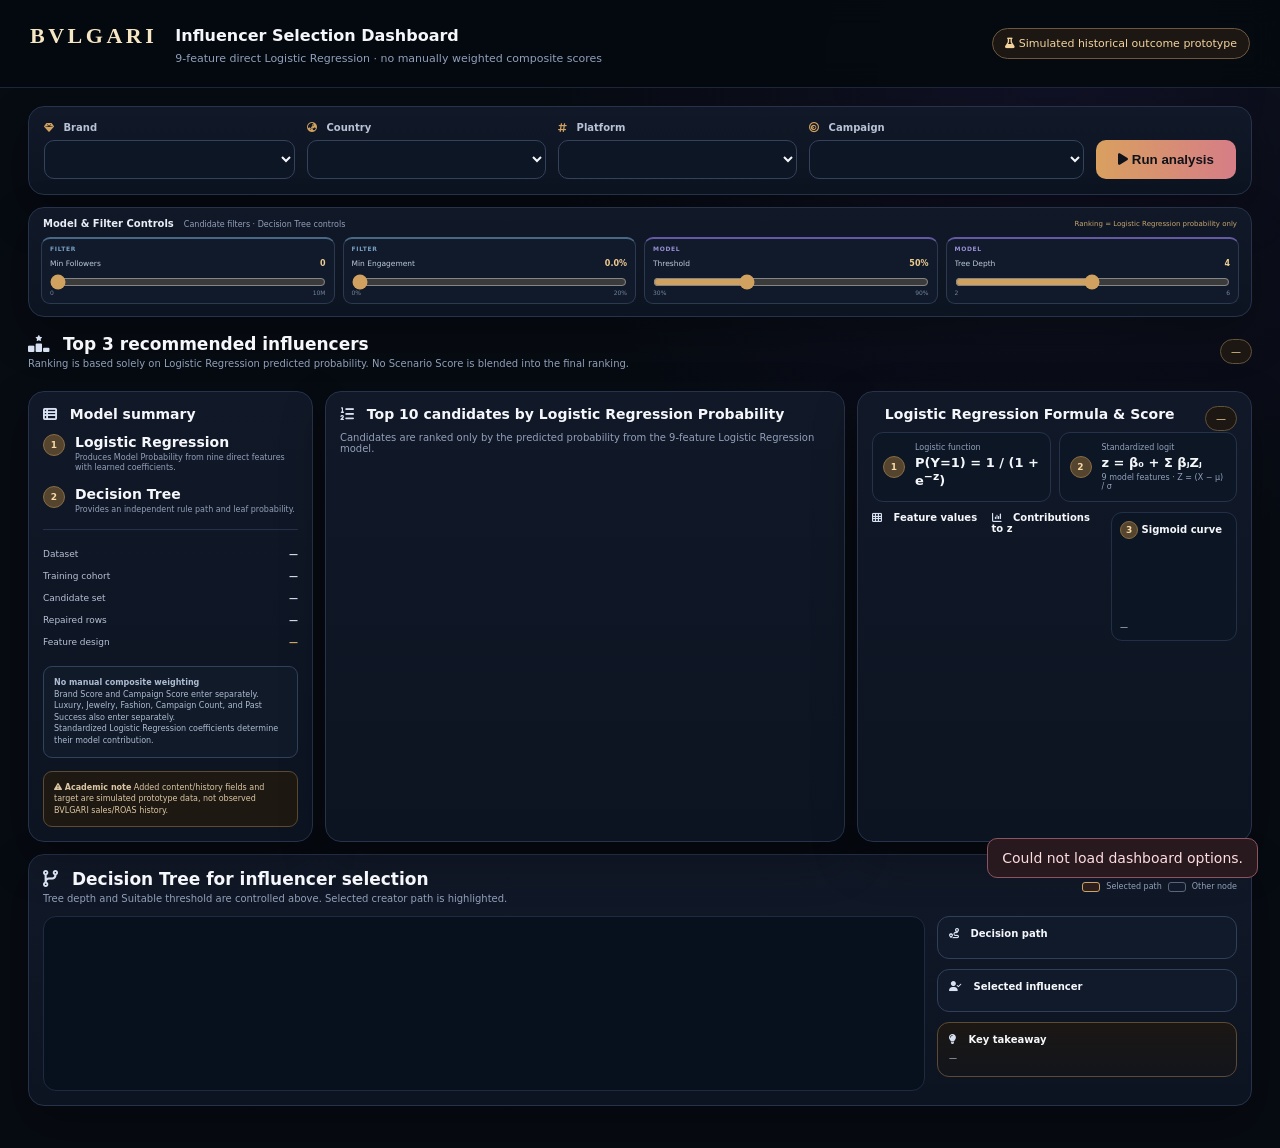
==== commit f4ce573f: "test333 test333" ====
--- a/static/index.html
+++ b/static/index.html
@@ -7,14 +7,14 @@
   <title>BVLGARI Influencer Selection Dashboard</title>
   <link rel="preconnect" href="https://cdnjs.cloudflare.com" crossorigin>
   <link rel="stylesheet" href="https://cdnjs.cloudflare.com/ajax/libs/font-awesome/6.6.0/css/all.min.css" />
-  <link rel="stylesheet" href="/static/style.css?v=model62" />
+  <link rel="stylesheet" href="/static/style.css?v=model70" />
 </head>
 <body>
   <header class="brand-header">
     <div>
       <div class="brand-mark">BVLGARI</div>
       <h1>Influencer Selection Dashboard</h1>
-      <p>5-feature model · Profile Fit + Content Fit + Campaign History + Engagement + Reach</p>
+      <p>9-feature direct Logistic Regression · no manually weighted composite scores</p>
     </div>
     <div class="model-badge"><i class="fa-solid fa-flask"></i> Simulated historical outcome prototype</div>
   </header>
@@ -34,19 +34,12 @@
       <div class="controls-strip-head">
         <div>
           <b>Model &amp; Filter Controls</b>
-          <span>Profile Fit sensitivity · candidate filters · Decision Tree controls</span>
+          <span>Candidate filters · Decision Tree controls</span>
         </div>
         <div class="control-strip-note">Ranking = Logistic Regression probability only</div>
       </div>
 
       <div class="compact-controls-grid">
-        <div class="slider-card compact-control sensitivity-control brand-campaign-control">
-          <div class="control-eyebrow">SENSITIVITY</div>
-          <div class="slider-title"><span>Brand ↔ Campaign</span><b><span id="brandWeightLabel">50%</span> / <span id="campaignWeightLabel">50%</span></b></div>
-          <input id="brandWeight" type="range" min="0" max="100" step="5" value="50" />
-          <div class="range-ends"><span>Brand</span><span>Campaign</span></div>
-        </div>
-
         <div class="slider-card compact-control filter-control">
           <div class="control-eyebrow">FILTER</div>
           <div class="slider-title"><span>Min Followers</span><b id="minFollowersLabel">0</b></div>
@@ -89,18 +82,19 @@
     <section class="dashboard-grid">
       <aside class="panel model-summary">
         <h3><i class="fa-solid fa-table-list"></i> Model summary</h3>
-        <div class="model-line"><span class="num-dot">1</span><div><b>Logistic Regression</b><small>Produces Model Probability from five interpretable features.</small></div></div>
+        <div class="model-line"><span class="num-dot">1</span><div><b>Logistic Regression</b><small>Produces Model Probability from nine direct features with learned coefficients.</small></div></div>
         <div class="model-line"><span class="num-dot">2</span><div><b>Decision Tree</b><small>Provides an independent rule path and leaf probability.</small></div></div>
         <div class="divider"></div>
         <div class="summary-stat"><span>Dataset</span><b id="datasetSize">—</b></div>
         <div class="summary-stat"><span>Training cohort</span><b id="trainingSize">—</b></div>
         <div class="summary-stat"><span>Candidate set</span><b id="sampleSize">—</b></div>
         <div class="summary-stat"><span>Repaired rows</span><b id="repairedRows">—</b></div>
-        <div class="summary-stat"><span>Profile Fit rule</span><b id="fitMethod">—</b></div>
+        <div class="summary-stat"><span>Feature design</span><b id="fitMethod">—</b></div>
         <div class="note formula-note">
-          <b>Sub-score definitions</b><br>
-          Content Fit = 50% Luxury + 30% Jewelry + 20% Fashion<br>
-          History = 30% Experience + 70% Past Success Rate
+          <b>No manual composite weighting</b><br>
+          Brand Score and Campaign Score enter separately.<br>
+          Luxury, Jewelry, Fashion, Campaign Count, and Past Success also enter separately.<br>
+          Standardized Logistic Regression coefficients determine their model contribution.
         </div>
         <div class="note warning">
           <b><i class="fa-solid fa-triangle-exclamation"></i> Academic note</b>
@@ -110,7 +104,7 @@
 
       <section class="panel ranking-card">
         <h3><i class="fa-solid fa-list-ol"></i> Top 10 candidates by Logistic Regression Probability</h3>
-        <p class="panel-sub">Candidates are ranked only by the predicted probability from the 5-feature Logistic Regression model.</p>
+        <p class="panel-sub">Candidates are ranked only by the predicted probability from the 9-feature Logistic Regression model.</p>
         <div id="ranking" class="ranking-list"></div>
       </section>
 
@@ -121,7 +115,7 @@
         </div>
         <div class="formula-top">
           <div class="formula-box"><span class="step-dot">1</span><div><small>Logistic function</small><strong>P(Y=1) = 1 / (1 + e<sup>−z</sup>)</strong></div></div>
-          <div class="formula-box"><span class="step-dot">2</span><div><small>Standardized logit</small><strong>z = β₀ + Σ βⱼZⱼ</strong><small>5 model features · Z = (X − μ) / σ</small></div></div>
+          <div class="formula-box"><span class="step-dot">2</span><div><small>Standardized logit</small><strong>z = β₀ + Σ βⱼZⱼ</strong><small>9 model features · Z = (X − μ) / σ</small></div></div>
         </div>
         <div class="formula-body">
           <div>
@@ -170,6 +164,6 @@
   </main>
 
   <div id="toast" class="toast" role="status" aria-live="polite"></div>
-  <script src="/static/app.js?v=rank61"></script>
+  <script src="/static/app.js?v=model70"></script>
 </body>
 </html>
--- a/static/style.css
+++ b/static/style.css
@@ -19,7 +19,7 @@
 .controls-strip-head b{font-size:10px;color:#e8edf6;white-space:nowrap}
 .controls-strip-head span{font-size:8px;color:var(--muted);white-space:nowrap}
 .control-strip-note{font-size:7px;color:#c6a66f;white-space:nowrap}
-.compact-controls-grid{display:grid;grid-template-columns:repeat(5,minmax(0,1fr));gap:7px;align-items:stretch}
+.compact-controls-grid{display:grid;grid-template-columns:repeat(4,minmax(0,1fr));gap:7px;align-items:stretch}
 .compact-control{min-width:0;padding:7px 8px 6px;border-radius:9px;position:relative;overflow:hidden}
 .compact-control.sensitivity-control{border-top:2px solid #896b42}
 .compact-control.filter-control{border-top:2px solid #496886}
@@ -38,11 +38,11 @@
 /* Keep all five controls in a single row on presentation / desktop widths. */
 @media(min-width:1450px){
   .shell{max-width:1780px}
-  .compact-controls-grid{grid-template-columns:repeat(5,minmax(0,1fr))}
+  .compact-controls-grid{grid-template-columns:repeat(4,minmax(0,1fr))}
 }
 /* Smaller notebooks still have room for five compact controls in one row. */
 @media(max-width:1449px) and (min-width:821px){
-  .compact-controls-grid{grid-template-columns:repeat(5,minmax(0,1fr));gap:8px}
+  .compact-controls-grid{grid-template-columns:repeat(4,minmax(0,1fr));gap:8px}
   .control-strip-note{white-space:normal;text-align:right;max-width:360px}
 }
 @media(max-width:820px){
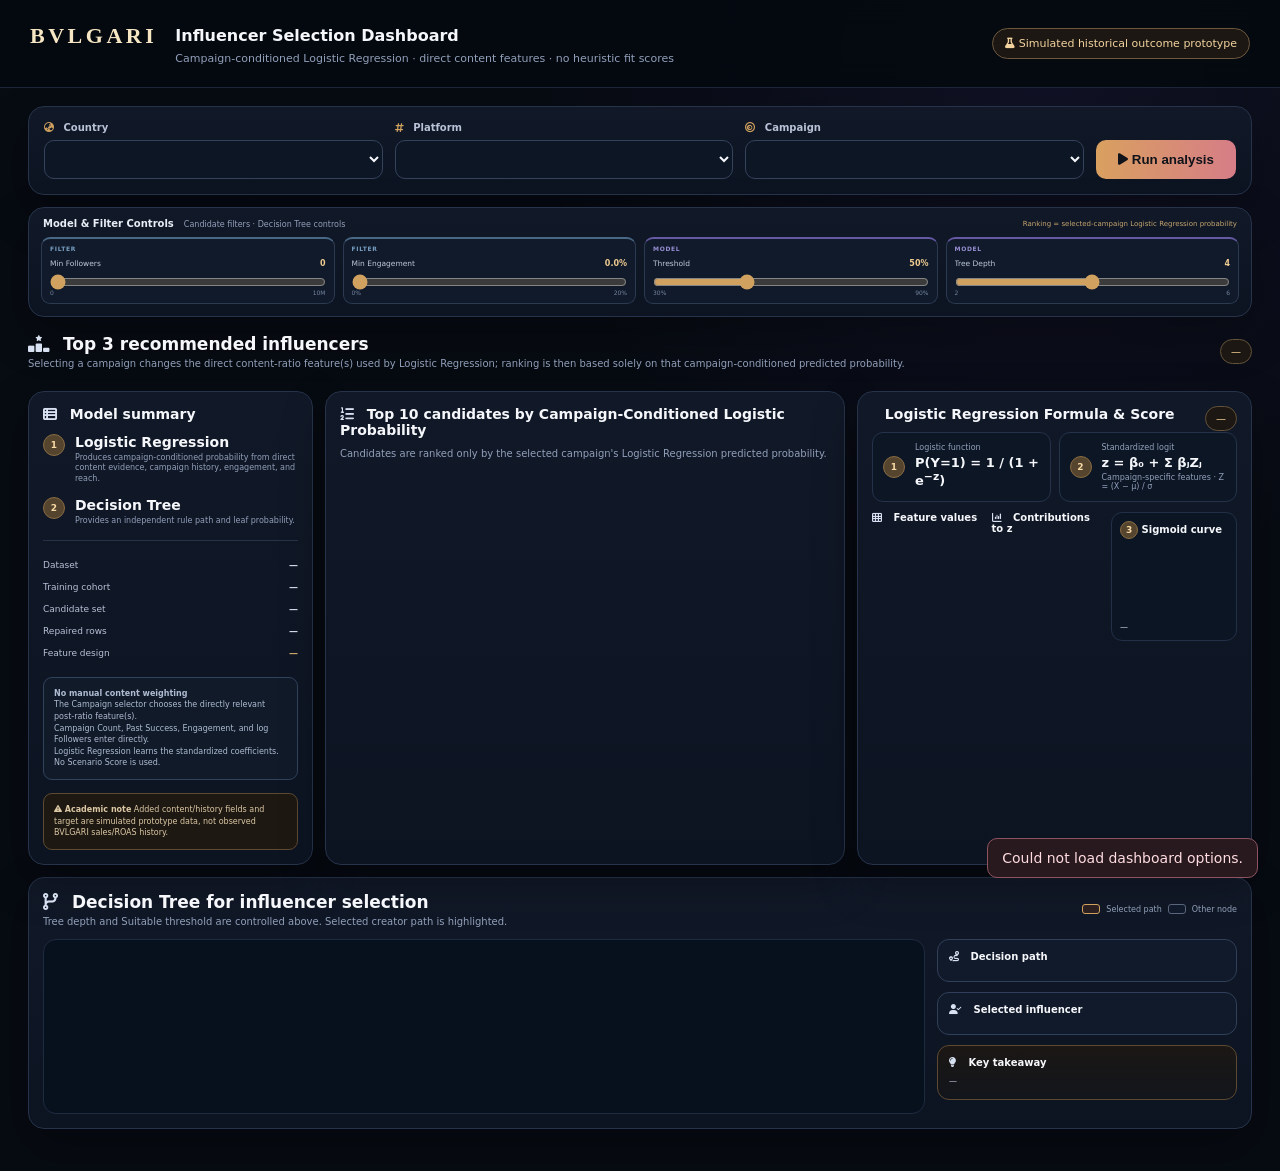
==== commit 0ff8dad4: "final final" ====
--- a/static/index.html
+++ b/static/index.html
@@ -7,14 +7,14 @@
   <title>BVLGARI Influencer Selection Dashboard</title>
   <link rel="preconnect" href="https://cdnjs.cloudflare.com" crossorigin>
   <link rel="stylesheet" href="https://cdnjs.cloudflare.com/ajax/libs/font-awesome/6.6.0/css/all.min.css" />
-  <link rel="stylesheet" href="/static/style.css?v=model70" />
+  <link rel="stylesheet" href="/static/style.css?v=campaign90" />
 </head>
 <body>
   <header class="brand-header">
     <div>
       <div class="brand-mark">BVLGARI</div>
       <h1>Influencer Selection Dashboard</h1>
-      <p>9-feature direct Logistic Regression · no manually weighted composite scores</p>
+      <p>Campaign-conditioned Logistic Regression · direct content features · no heuristic fit scores</p>
     </div>
     <div class="model-badge"><i class="fa-solid fa-flask"></i> Simulated historical outcome prototype</div>
   </header>
@@ -22,7 +22,6 @@
   <main class="shell">
     <section class="panel control-panel">
       <div class="controls">
-        <label><span><i class="fa-solid fa-gem"></i> Brand</span><select id="brand"></select></label>
         <label><span><i class="fa-solid fa-earth-asia"></i> Country</span><select id="country"></select></label>
         <label><span><i class="fa-solid fa-hashtag"></i> Platform</span><select id="platform"></select></label>
         <label><span><i class="fa-solid fa-bullseye"></i> Campaign</span><select id="campaign"></select></label>
@@ -36,7 +35,7 @@
           <b>Model &amp; Filter Controls</b>
           <span>Candidate filters · Decision Tree controls</span>
         </div>
-        <div class="control-strip-note">Ranking = Logistic Regression probability only</div>
+        <div class="control-strip-note">Ranking = selected-campaign Logistic Regression probability</div>
       </div>
 
       <div class="compact-controls-grid">
@@ -73,7 +72,7 @@
     <section class="section-head">
       <div>
         <h2><i class="fa-solid fa-ranking-star"></i> Top 3 recommended influencers</h2>
-        <p>Ranking is based solely on Logistic Regression predicted probability. No Scenario Score is blended into the final ranking.</p>
+        <p>Selecting a campaign changes the direct content-ratio feature(s) used by Logistic Regression; ranking is then based solely on that campaign-conditioned predicted probability.</p>
       </div>
       <div id="contextLabel" class="context-chip">—</div>
     </section>
@@ -82,7 +81,7 @@
     <section class="dashboard-grid">
       <aside class="panel model-summary">
         <h3><i class="fa-solid fa-table-list"></i> Model summary</h3>
-        <div class="model-line"><span class="num-dot">1</span><div><b>Logistic Regression</b><small>Produces Model Probability from nine direct features with learned coefficients.</small></div></div>
+        <div class="model-line"><span class="num-dot">1</span><div><b>Logistic Regression</b><small>Produces campaign-conditioned probability from direct content evidence, campaign history, engagement, and reach.</small></div></div>
         <div class="model-line"><span class="num-dot">2</span><div><b>Decision Tree</b><small>Provides an independent rule path and leaf probability.</small></div></div>
         <div class="divider"></div>
         <div class="summary-stat"><span>Dataset</span><b id="datasetSize">—</b></div>
@@ -91,10 +90,11 @@
         <div class="summary-stat"><span>Repaired rows</span><b id="repairedRows">—</b></div>
         <div class="summary-stat"><span>Feature design</span><b id="fitMethod">—</b></div>
         <div class="note formula-note">
-          <b>No manual composite weighting</b><br>
-          Brand Score and Campaign Score enter separately.<br>
-          Luxury, Jewelry, Fashion, Campaign Count, and Past Success also enter separately.<br>
-          Standardized Logistic Regression coefficients determine their model contribution.
+          <b>No manual content weighting</b><br>
+          The Campaign selector chooses the directly relevant post-ratio feature(s).<br>
+          Campaign Count, Past Success, Engagement, and log Followers enter directly.<br>
+          Logistic Regression learns the standardized coefficients. No Scenario Score is used.<br>
+          <span id="campaignFeatureNote"></span>
         </div>
         <div class="note warning">
           <b><i class="fa-solid fa-triangle-exclamation"></i> Academic note</b>
@@ -103,8 +103,8 @@
       </aside>
 
       <section class="panel ranking-card">
-        <h3><i class="fa-solid fa-list-ol"></i> Top 10 candidates by Logistic Regression Probability</h3>
-        <p class="panel-sub">Candidates are ranked only by the predicted probability from the 9-feature Logistic Regression model.</p>
+        <h3><i class="fa-solid fa-list-ol"></i> Top 10 candidates by Campaign-Conditioned Logistic Probability</h3>
+        <p class="panel-sub">Candidates are ranked only by the selected campaign's Logistic Regression predicted probability.</p>
         <div id="ranking" class="ranking-list"></div>
       </section>
 
@@ -115,7 +115,7 @@
         </div>
         <div class="formula-top">
           <div class="formula-box"><span class="step-dot">1</span><div><small>Logistic function</small><strong>P(Y=1) = 1 / (1 + e<sup>−z</sup>)</strong></div></div>
-          <div class="formula-box"><span class="step-dot">2</span><div><small>Standardized logit</small><strong>z = β₀ + Σ βⱼZⱼ</strong><small>9 model features · Z = (X − μ) / σ</small></div></div>
+          <div class="formula-box"><span class="step-dot">2</span><div><small>Standardized logit</small><strong>z = β₀ + Σ βⱼZⱼ</strong><small><span id="featureCountText">Campaign-specific features · Z = (X − μ) / σ</span></small></div></div>
         </div>
         <div class="formula-body">
           <div>
@@ -164,6 +164,6 @@
   </main>
 
   <div id="toast" class="toast" role="status" aria-live="polite"></div>
-  <script src="/static/app.js?v=model70"></script>
+  <script src="/static/app.js?v=campaign90"></script>
 </body>
 </html>
--- a/static/style.css
+++ b/static/style.css
@@ -3,7 +3,7 @@
   --gold:#d0a15f;--gold2:#f1c678;--rose:#c86f7a;--purple:#7d5cff;--blue:#67a9ff;--green:#66d4a2;
   --shadow:0 18px 45px rgba(0,0,0,.28)
 }
-*{box-sizing:border-box}html{background:var(--bg)}body{margin:0;background:radial-gradient(circle at 82% 6%,rgba(125,92,255,.08),transparent 34%),var(--bg);color:var(--text);font-family:Inter,ui-sans-serif,system-ui,-apple-system,"Segoe UI",Roboto,Arial,sans-serif;font-size:14px}.brand-header{min-height:88px;display:flex;align-items:center;justify-content:space-between;gap:22px;padding:18px 30px;border-bottom:1px solid #1c2638;background:rgba(5,9,16,.92);position:sticky;top:0;z-index:20;backdrop-filter:blur(14px)}.brand-header>div:first-child{display:grid;grid-template-columns:auto auto;column-gap:18px;align-items:center}.brand-mark{font-family:Georgia,serif;letter-spacing:.16em;font-weight:700;color:#f6e6c4;font-size:22px}.brand-header h1{font-size:16px;margin:0}.brand-header p{grid-column:2;margin:3px 0 0;color:var(--muted);font-size:11px}.model-badge{white-space:nowrap;border:1px solid #6d583e;background:#1c1713;color:#f2d39e;border-radius:999px;padding:8px 12px;font-size:11px}.shell{max-width:1680px;margin:0 auto;padding:18px 28px 42px}.panel{border:1px solid var(--line);background:linear-gradient(180deg,#111827 0%,#0c1422 100%);border-radius:16px;box-shadow:var(--shadow)}.control-panel{padding:15px}.controls{display:grid;grid-template-columns:1.05fr 1fr 1fr 1.15fr auto;gap:12px;align-items:end}.controls label{display:flex;flex-direction:column;gap:7px;font-size:10px;color:#b8c2d6;font-weight:700}.controls label span i{color:var(--gold);margin-right:6px}.controls select{height:39px;border:1px solid #34425c;border-radius:10px;background:#0d1625;color:var(--text);padding:0 12px;outline:none}.controls select:focus{border-color:var(--gold)}#runBtn{height:39px;padding:0 22px;border:none;border-radius:10px;background:linear-gradient(90deg,#d9a05f,#d67d87);font-weight:800;color:#10131a;cursor:pointer}#runBtn:disabled{opacity:.65;cursor:wait}.section-head{display:flex;align-items:center;justify-content:space-between;gap:18px;margin:17px 0 10px}.section-head.compact{margin:0 0 12px}.section-head h2{margin:0;font-size:17px}.section-head h2 i,h3 i,h4 i{color:#d8e1f1;margin-right:8px}.section-head p,.panel-sub{margin:4px 0 0;color:var(--muted);font-size:10px}.context-chip,.selected-chip{border:1px solid #62523a;background:#1c1712;color:#f0ce93;border-radius:999px;padding:6px 10px;font-size:10px}.top3-grid{display:grid;grid-template-columns:repeat(3,1fr);gap:12px}.creator-card{position:relative;background:linear-gradient(180deg,#101a2a,#0b1320);border:1px solid #26334a;border-radius:15px;padding:14px;cursor:pointer;transition:.18s}.creator-card:hover,.creator-card.active{transform:translateY(-1px);border-color:#81643f;box-shadow:0 0 0 1px rgba(208,161,95,.12),0 15px 32px rgba(0,0,0,.2)}.rank-pill{position:absolute;top:0;left:0;background:#182234;border-radius:14px 0 10px 0;padding:6px 10px;font-size:9px;font-weight:800}.creator-card.active .rank-pill{background:linear-gradient(90deg,#d49c58,#c7747d);color:#10131a}.creator-main{display:grid;grid-template-columns:auto 1fr auto;gap:12px;align-items:center;margin-top:12px}.avatar-wrap{position:relative}.avatar-photo,.selected-avatar{width:55px;height:55px;object-fit:cover;border-radius:50%;border:2px solid #44526a;background:#1b2638}.platform-dot{position:absolute;right:-3px;bottom:-2px;width:22px;height:22px;border-radius:50%;display:grid;place-items:center;background:#111b2b;border:2px solid #6f583a;font-size:9px}.handle,.rank-handle{font-weight:800}.creator-name,.rank-sub,.selected-display-name,.selected-meta{color:var(--muted);font-size:9px}.niche{display:flex;flex-wrap:wrap;gap:5px;margin-top:7px}.pill-inline{display:inline-flex;align-items:center;gap:4px;border:1px solid #2f3d56;background:#121c2e;border-radius:999px;padding:3px 7px;font-size:8px;color:#cbd4e5}.prob{text-align:right}.prob small{display:block;color:var(--muted);font-size:8px}.prob strong{display:block;color:var(--gold2);font-size:22px}.metrics{display:grid;grid-template-columns:repeat(3,1fr);gap:8px;margin-top:13px;border-top:1px solid #202b3e;padding-top:10px}.metric{background:#111c2e;border:1px solid #1f2c42;border-radius:10px;padding:8px;text-align:center}.metric strong{display:block;font-size:11px}.metric span{display:block;color:var(--muted);font-size:7px;margin-top:4px}.dashboard-grid{display:grid;grid-template-columns:285px 520px minmax(0,1fr);gap:12px;margin-top:12px;align-items:stretch}.model-summary,.ranking-card,.formula-card{padding:14px}.panel h3{font-size:14px;margin:0 0 10px}.panel h3 span{font-size:10px;color:var(--muted);font-weight:600}.model-line{display:flex;gap:10px;align-items:flex-start;margin:12px 0}.model-line small{display:block;color:var(--muted);font-size:8px;margin-top:3px;line-height:1.35}.num-dot,.step-dot{width:22px;height:22px;flex:0 0 22px;border-radius:50%;display:grid;place-items:center;background:#56452e;border:1px solid #886c43;color:#f7d9a6;font-size:9px;font-weight:800}.step-dot.small{display:inline-grid;width:18px;height:18px;vertical-align:middle}.divider{height:1px;background:#273248;margin:13px 0}.summary-stat{display:flex;justify-content:space-between;gap:14px;font-size:9px;padding:6px 0;color:#b7c1d5}.summary-stat b{color:#d9e1ef;text-align:right}.summary-stat #fitMethod{color:#d6ad6e}.note{margin-top:13px;padding:10px;border-radius:9px;font-size:8px;line-height:1.45}.warning{border:1px solid #5e4a31;background:#1d1812;color:#dcc8a4}.ranking-list{display:grid;gap:7px}.rank-row{border:1px solid #26334a;background:#0f1929;border-radius:11px;display:grid;grid-template-columns:28px minmax(0,1.6fr) minmax(85px,.8fr) 56px;gap:8px;align-items:center;padding:7px 9px;color:var(--text);cursor:pointer;text-align:left}.rank-row:hover,.rank-row.active{border-color:#71583a;background:#181a29}.rank-num{width:24px;height:24px;border-radius:50%;display:grid;place-items:center;background:#19253a;font-size:9px;font-weight:800}.rank-info{display:flex;gap:8px;align-items:center;min-width:0}.rank-avatar{width:32px;height:32px;object-fit:cover;border-radius:50%;background:#1a2638}.rank-sub{white-space:nowrap;overflow:hidden;text-overflow:ellipsis}.bar-bg{height:7px;background:#070d16;border-radius:20px;overflow:hidden}.bar{height:100%;border-radius:20px;background:linear-gradient(90deg,#dda35d,#c76f7a,#805cff)}.rank-pct{text-align:right;color:#f1c678;font-weight:800;font-size:10px}.panel-title-row{display:flex;justify-content:space-between;align-items:center;gap:12px}.formula-top{display:grid;grid-template-columns:1fr 1fr;gap:8px}.formula-box{display:flex;gap:10px;align-items:center;border:1px solid #253249;background:#0d1625;border-radius:11px;padding:10px}.formula-box small{display:block;color:var(--muted);font-size:8px}.formula-box strong{display:block;margin:3px 0;font-size:13px}.formula-body{display:grid;grid-template-columns:1fr 1fr 1.15fr;gap:10px;margin-top:10px}.formula-body h4,.tree-side h4{font-size:10px;margin:0 0 8px}.mini-list{display:grid;gap:5px}.mini-row{display:flex;align-items:center;justify-content:space-between;gap:8px;border:1px solid #223047;background:#0d1727;border-radius:9px;padding:7px 8px;font-size:8px}.mini-row strong{font-size:9px}.mini-row.total{border-color:#5f4a34;background:#17171d}.subvalue{color:var(--muted);font-size:7px;margin-top:2px}.sigmoid-wrap{border:1px solid #223047;background:#0c1523;border-radius:11px;padding:8px}.sigmoid-wrap svg{width:100%;height:auto;display:block}.caption{color:#cbd3e4;font-size:8px;margin-top:2px}.tree-panel{margin-top:12px;padding:14px}.tree-layout{display:grid;grid-template-columns:minmax(0,1fr) 300px;gap:12px}.tree-canvas{min-width:0;border:1px solid #1e2a40;background:#07101d;border-radius:13px;padding:10px;overflow:auto}.tree-side{display:grid;gap:10px;align-content:start}.side-card{border:1px solid #30405a;background:#111a2a;border-radius:12px;padding:11px}.takeaway-card{border-color:#5e4a31;background:linear-gradient(180deg,#1b1714,#12151c)}.legend{color:var(--muted);font-size:8px;display:flex;align-items:center;gap:6px}.swatch{width:18px;height:10px;border:1px solid #59657a;border-radius:3px;background:#111a2a}.swatch.selected{border-color:var(--gold);background:#2b1f20}.path-step{display:flex;gap:7px;padding:6px 0;border-bottom:1px solid #263147;font-size:8px;line-height:1.35}.path-num{width:18px;height:18px;flex:0 0 18px;border-radius:50%;display:grid;place-items:center;background:#5b4225;color:#f8daa5;font-weight:800}.result{margin-top:8px;border:1px solid #6e573a;background:#1d1812;border-radius:8px;padding:8px;color:#f1ce94;font-weight:800;font-size:9px}.selected-head{display:flex;gap:9px;align-items:center}.selected-avatar{width:48px;height:48px}.selected-name{font-weight:800}.verified-chip{font-size:7px;color:#9ae1bd}.selected-grid{display:grid;grid-template-columns:1fr 1fr;gap:7px;margin-top:10px}.selected-grid>div{border:1px solid #28364d;background:#0d1624;border-radius:8px;padding:7px;font-size:7px;color:var(--muted)}.selected-grid b{display:block;color:var(--text);font-size:10px;margin-bottom:2px}#takeaway{color:#b9c5d9;font-size:8px;line-height:1.5}.toast{position:fixed;right:22px;bottom:22px;z-index:100;max-width:360px;padding:11px 14px;border-radius:10px;background:#27191d;border:1px solid #8d5360;color:#ffdce1;opacity:0;transform:translateY(10px);pointer-events:none;transition:.2s}.toast.show{opacity:1;transform:none}
+*{box-sizing:border-box}html{background:var(--bg)}body{margin:0;background:radial-gradient(circle at 82% 6%,rgba(125,92,255,.08),transparent 34%),var(--bg);color:var(--text);font-family:Inter,ui-sans-serif,system-ui,-apple-system,"Segoe UI",Roboto,Arial,sans-serif;font-size:14px}.brand-header{min-height:88px;display:flex;align-items:center;justify-content:space-between;gap:22px;padding:18px 30px;border-bottom:1px solid #1c2638;background:rgba(5,9,16,.92);position:sticky;top:0;z-index:20;backdrop-filter:blur(14px)}.brand-header>div:first-child{display:grid;grid-template-columns:auto auto;column-gap:18px;align-items:center}.brand-mark{font-family:Georgia,serif;letter-spacing:.16em;font-weight:700;color:#f6e6c4;font-size:22px}.brand-header h1{font-size:16px;margin:0}.brand-header p{grid-column:2;margin:3px 0 0;color:var(--muted);font-size:11px}.model-badge{white-space:nowrap;border:1px solid #6d583e;background:#1c1713;color:#f2d39e;border-radius:999px;padding:8px 12px;font-size:11px}.shell{max-width:1680px;margin:0 auto;padding:18px 28px 42px}.panel{border:1px solid var(--line);background:linear-gradient(180deg,#111827 0%,#0c1422 100%);border-radius:16px;box-shadow:var(--shadow)}.control-panel{padding:15px}.controls{display:grid;grid-template-columns:1fr 1fr 1fr auto;gap:12px;align-items:end}.controls label{display:flex;flex-direction:column;gap:7px;font-size:10px;color:#b8c2d6;font-weight:700}.controls label span i{color:var(--gold);margin-right:6px}.controls select{height:39px;border:1px solid #34425c;border-radius:10px;background:#0d1625;color:var(--text);padding:0 12px;outline:none}.controls select:focus{border-color:var(--gold)}#runBtn{height:39px;padding:0 22px;border:none;border-radius:10px;background:linear-gradient(90deg,#d9a05f,#d67d87);font-weight:800;color:#10131a;cursor:pointer}#runBtn:disabled{opacity:.65;cursor:wait}.section-head{display:flex;align-items:center;justify-content:space-between;gap:18px;margin:17px 0 10px}.section-head.compact{margin:0 0 12px}.section-head h2{margin:0;font-size:17px}.section-head h2 i,h3 i,h4 i{color:#d8e1f1;margin-right:8px}.section-head p,.panel-sub{margin:4px 0 0;color:var(--muted);font-size:10px}.context-chip,.selected-chip{border:1px solid #62523a;background:#1c1712;color:#f0ce93;border-radius:999px;padding:6px 10px;font-size:10px}.top3-grid{display:grid;grid-template-columns:repeat(3,1fr);gap:12px}.creator-card{position:relative;background:linear-gradient(180deg,#101a2a,#0b1320);border:1px solid #26334a;border-radius:15px;padding:14px;cursor:pointer;transition:.18s}.creator-card:hover,.creator-card.active{transform:translateY(-1px);border-color:#81643f;box-shadow:0 0 0 1px rgba(208,161,95,.12),0 15px 32px rgba(0,0,0,.2)}.rank-pill{position:absolute;top:0;left:0;background:#182234;border-radius:14px 0 10px 0;padding:6px 10px;font-size:9px;font-weight:800}.creator-card.active .rank-pill{background:linear-gradient(90deg,#d49c58,#c7747d);color:#10131a}.creator-main{display:grid;grid-template-columns:auto 1fr auto;gap:12px;align-items:center;margin-top:12px}.avatar-wrap{position:relative}.avatar-photo,.selected-avatar{width:55px;height:55px;object-fit:cover;border-radius:50%;border:2px solid #44526a;background:#1b2638}.platform-dot{position:absolute;right:-3px;bottom:-2px;width:22px;height:22px;border-radius:50%;display:grid;place-items:center;background:#111b2b;border:2px solid #6f583a;font-size:9px}.handle,.rank-handle{font-weight:800}.creator-name,.rank-sub,.selected-display-name,.selected-meta{color:var(--muted);font-size:9px}.niche{display:flex;flex-wrap:wrap;gap:5px;margin-top:7px}.pill-inline{display:inline-flex;align-items:center;gap:4px;border:1px solid #2f3d56;background:#121c2e;border-radius:999px;padding:3px 7px;font-size:8px;color:#cbd4e5}.prob{text-align:right}.prob small{display:block;color:var(--muted);font-size:8px}.prob strong{display:block;color:var(--gold2);font-size:22px}.metrics{display:grid;grid-template-columns:repeat(3,1fr);gap:8px;margin-top:13px;border-top:1px solid #202b3e;padding-top:10px}.metric{background:#111c2e;border:1px solid #1f2c42;border-radius:10px;padding:8px;text-align:center}.metric strong{display:block;font-size:11px}.metric span{display:block;color:var(--muted);font-size:7px;margin-top:4px}.dashboard-grid{display:grid;grid-template-columns:285px 520px minmax(0,1fr);gap:12px;margin-top:12px;align-items:stretch}.model-summary,.ranking-card,.formula-card{padding:14px}.panel h3{font-size:14px;margin:0 0 10px}.panel h3 span{font-size:10px;color:var(--muted);font-weight:600}.model-line{display:flex;gap:10px;align-items:flex-start;margin:12px 0}.model-line small{display:block;color:var(--muted);font-size:8px;margin-top:3px;line-height:1.35}.num-dot,.step-dot{width:22px;height:22px;flex:0 0 22px;border-radius:50%;display:grid;place-items:center;background:#56452e;border:1px solid #886c43;color:#f7d9a6;font-size:9px;font-weight:800}.step-dot.small{display:inline-grid;width:18px;height:18px;vertical-align:middle}.divider{height:1px;background:#273248;margin:13px 0}.summary-stat{display:flex;justify-content:space-between;gap:14px;font-size:9px;padding:6px 0;color:#b7c1d5}.summary-stat b{color:#d9e1ef;text-align:right}.summary-stat #fitMethod{color:#d6ad6e}.note{margin-top:13px;padding:10px;border-radius:9px;font-size:8px;line-height:1.45}.warning{border:1px solid #5e4a31;background:#1d1812;color:#dcc8a4}.ranking-list{display:grid;gap:7px}.rank-row{border:1px solid #26334a;background:#0f1929;border-radius:11px;display:grid;grid-template-columns:28px minmax(0,1.6fr) minmax(85px,.8fr) 56px;gap:8px;align-items:center;padding:7px 9px;color:var(--text);cursor:pointer;text-align:left}.rank-row:hover,.rank-row.active{border-color:#71583a;background:#181a29}.rank-num{width:24px;height:24px;border-radius:50%;display:grid;place-items:center;background:#19253a;font-size:9px;font-weight:800}.rank-info{display:flex;gap:8px;align-items:center;min-width:0}.rank-avatar{width:32px;height:32px;object-fit:cover;border-radius:50%;background:#1a2638}.rank-sub{white-space:nowrap;overflow:hidden;text-overflow:ellipsis}.bar-bg{height:7px;background:#070d16;border-radius:20px;overflow:hidden}.bar{height:100%;border-radius:20px;background:linear-gradient(90deg,#dda35d,#c76f7a,#805cff)}.rank-pct{text-align:right;color:#f1c678;font-weight:800;font-size:10px}.panel-title-row{display:flex;justify-content:space-between;align-items:center;gap:12px}.formula-top{display:grid;grid-template-columns:1fr 1fr;gap:8px}.formula-box{display:flex;gap:10px;align-items:center;border:1px solid #253249;background:#0d1625;border-radius:11px;padding:10px}.formula-box small{display:block;color:var(--muted);font-size:8px}.formula-box strong{display:block;margin:3px 0;font-size:13px}.formula-body{display:grid;grid-template-columns:1fr 1fr 1.15fr;gap:10px;margin-top:10px}.formula-body h4,.tree-side h4{font-size:10px;margin:0 0 8px}.mini-list{display:grid;gap:5px}.mini-row{display:flex;align-items:center;justify-content:space-between;gap:8px;border:1px solid #223047;background:#0d1727;border-radius:9px;padding:7px 8px;font-size:8px}.mini-row strong{font-size:9px}.mini-row.total{border-color:#5f4a34;background:#17171d}.subvalue{color:var(--muted);font-size:7px;margin-top:2px}.sigmoid-wrap{border:1px solid #223047;background:#0c1523;border-radius:11px;padding:8px}.sigmoid-wrap svg{width:100%;height:auto;display:block}.caption{color:#cbd3e4;font-size:8px;margin-top:2px}.tree-panel{margin-top:12px;padding:14px}.tree-layout{display:grid;grid-template-columns:minmax(0,1fr) 300px;gap:12px}.tree-canvas{min-width:0;border:1px solid #1e2a40;background:#07101d;border-radius:13px;padding:10px;overflow:auto}.tree-side{display:grid;gap:10px;align-content:start}.side-card{border:1px solid #30405a;background:#111a2a;border-radius:12px;padding:11px}.takeaway-card{border-color:#5e4a31;background:linear-gradient(180deg,#1b1714,#12151c)}.legend{color:var(--muted);font-size:8px;display:flex;align-items:center;gap:6px}.swatch{width:18px;height:10px;border:1px solid #59657a;border-radius:3px;background:#111a2a}.swatch.selected{border-color:var(--gold);background:#2b1f20}.path-step{display:flex;gap:7px;padding:6px 0;border-bottom:1px solid #263147;font-size:8px;line-height:1.35}.path-num{width:18px;height:18px;flex:0 0 18px;border-radius:50%;display:grid;place-items:center;background:#5b4225;color:#f8daa5;font-weight:800}.result{margin-top:8px;border:1px solid #6e573a;background:#1d1812;border-radius:8px;padding:8px;color:#f1ce94;font-weight:800;font-size:9px}.selected-head{display:flex;gap:9px;align-items:center}.selected-avatar{width:48px;height:48px}.selected-name{font-weight:800}.verified-chip{font-size:7px;color:#9ae1bd}.selected-grid{display:grid;grid-template-columns:1fr 1fr;gap:7px;margin-top:10px}.selected-grid>div{border:1px solid #28364d;background:#0d1624;border-radius:8px;padding:7px;font-size:7px;color:var(--muted)}.selected-grid b{display:block;color:var(--text);font-size:10px;margin-bottom:2px}#takeaway{color:#b9c5d9;font-size:8px;line-height:1.5}.toast{position:fixed;right:22px;bottom:22px;z-index:100;max-width:360px;padding:11px 14px;border-radius:10px;background:#27191d;border:1px solid #8d5360;color:#ffdce1;opacity:0;transform:translateY(10px);pointer-events:none;transition:.2s}.toast.show{opacity:1;transform:none}
 @media(max-width:1250px){.dashboard-grid{grid-template-columns:260px 1fr}.formula-card{grid-column:1/-1}.tree-layout{grid-template-columns:1fr}.tree-side{grid-template-columns:repeat(3,1fr)}}
 @media(max-width:820px){.brand-header{position:static;padding:14px 16px}.brand-header>div:first-child{display:block}.brand-header p{margin-top:4px}.model-badge{display:none}.shell{padding:12px}.controls{grid-template-columns:1fr 1fr}.controls button{grid-column:1/-1}.top3-grid{grid-template-columns:1fr}.dashboard-grid{grid-template-columns:1fr}.formula-card{grid-column:auto}.formula-body{grid-template-columns:1fr}.tree-side{grid-template-columns:1fr}.rank-row{grid-template-columns:28px minmax(0,1fr) 52px}.bar-bg{display:none}.section-head{align-items:flex-start;flex-direction:column}.context-chip{align-self:flex-start}}
 
